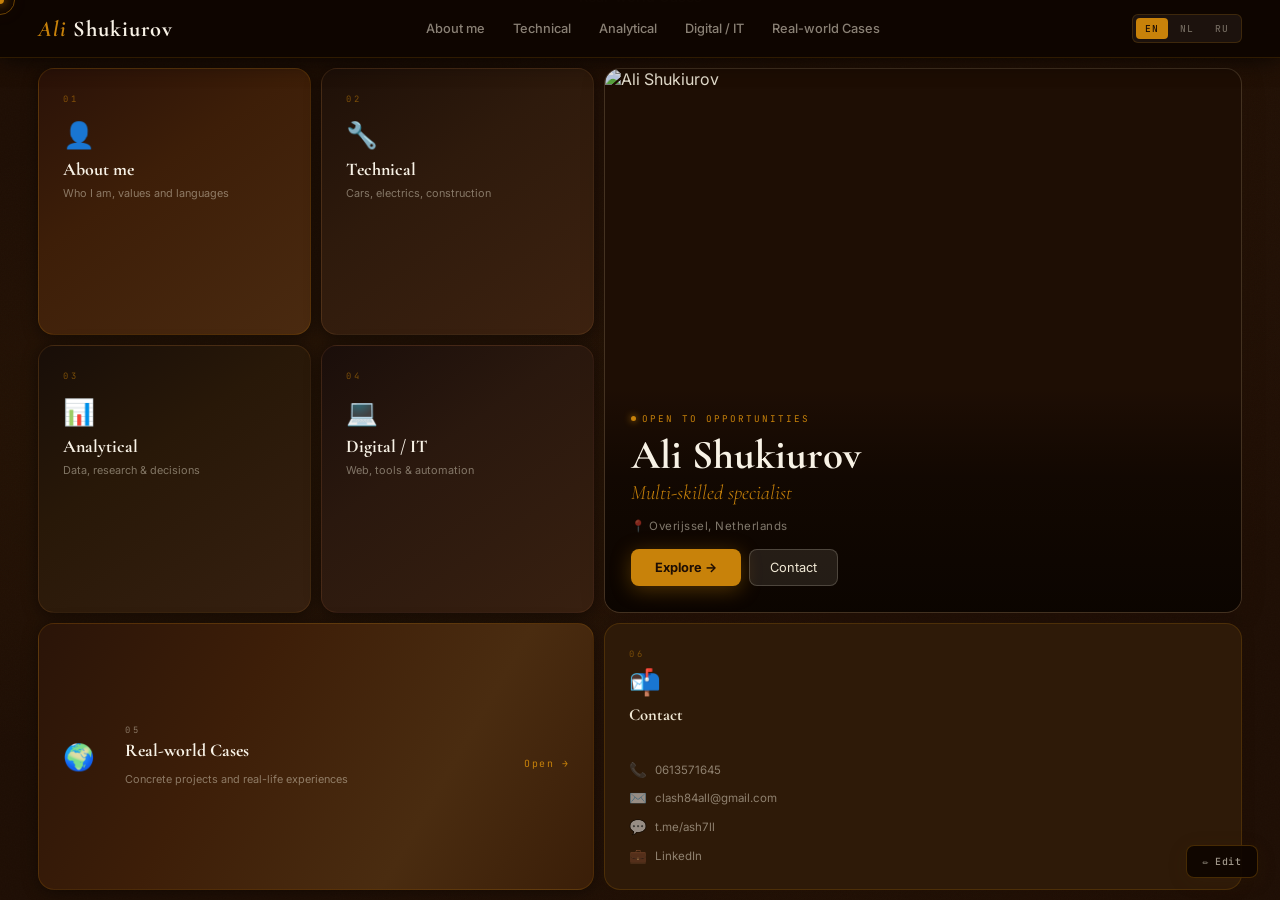
==== index.html @ a1685fb3 "Add files via upload" ====
<!DOCTYPE html>
<html lang="en">
<head>
<meta charset="UTF-8">
<meta name="viewport" content="width=device-width, initial-scale=1.0">
<title>Ali Shukiurov</title>
<link rel="preconnect" href="https://fonts.googleapis.com">
<link href="https://fonts.googleapis.com/css2?family=Cormorant+Garamond:ital,wght@0,300;0,600;0,700;1,300;1,700&family=Inter:wght@300;400;500;600&family=JetBrains+Mono:wght@400;500&display=swap" rel="stylesheet">
<link rel="stylesheet" href="style.css">
</head>
<body>
<div id="cur"></div><div id="cur2"></div>

<!-- NAV -->
<nav>
  <div class="nav-in">
    <div class="logo"><em>Ali</em> Shukiurov</div>
    <div class="nav-links">
      <button class="nl" onclick="go('about')"      data-t="b1">Обо мне</button>
      <button class="nl" onclick="go('technical')"  data-t="b2">Technical</button>
      <button class="nl" onclick="go('analytical')" data-t="b3">Analytical</button>
      <button class="nl" onclick="go('digital')"    data-t="b4">Digital / IT</button>
      <button class="nl" onclick="go('cases')"      data-t="b5">Cases</button>
    </div>
    <div class="nav-r">
      <div class="lbox">
        <button class="lb on" onclick="setLang('en')">EN</button>
        <button class="lb"    onclick="setLang('nl')">NL</button>
        <button class="lb"    onclick="setLang('ru')">RU</button>
      </div>
      <button class="burger" id="burgerBtn" onclick="toggleDrawer()">☰</button>
    </div>
  </div>
</nav>

<div class="drawer" id="drawer">
  <button class="nl" onclick="go('about')"      data-t="b1">Обо мне</button>
  <button class="nl" onclick="go('technical')"  data-t="b2">Technical</button>
  <button class="nl" onclick="go('analytical')" data-t="b3">Analytical</button>
  <button class="nl" onclick="go('digital')"    data-t="b4">Digital / IT</button>
  <button class="nl" onclick="go('cases')"      data-t="b5">Cases</button>
</div>

<!-- ════════════ HOME ════════════ -->
<div id="view-home" class="view active">
<div class="bento">

  <!-- ABOUT — col 1 top (hero removed) -->
  <div class="cell c-about" onclick="go('about')">

    <!-- Scene: person silhouette -->
    <svg class="card-scene" viewBox="0 0 200 160" fill="none" xmlns="http://www.w3.org/2000/svg">
      <circle cx="140" cy="45" r="28" fill="rgba(200,130,10,.12)" stroke="rgba(200,130,10,.2)" stroke-width="1.5"/>
      <circle cx="140" cy="38" r="14" fill="rgba(200,130,10,.15)"/>
      <path d="M110 130 Q110 95 140 95 Q170 95 170 130" fill="rgba(200,130,10,.12)" stroke="rgba(200,130,10,.18)" stroke-width="1.5"/>
      <line x1="60" y1="55" x2="100" y2="55" stroke="rgba(200,130,10,.2)" stroke-width="1.5" stroke-linecap="round"/>
      <line x1="60" y1="70" x2="95" y2="70" stroke="rgba(200,130,10,.15)" stroke-width="1.5" stroke-linecap="round"/>
      <line x1="60" y1="85" x2="90" y2="85" stroke="rgba(200,130,10,.1)" stroke-width="1.5" stroke-linecap="round"/>
      <circle cx="55" cy="120" r="18" fill="none" stroke="rgba(200,130,10,.1)" stroke-width="1" stroke-dasharray="3 3"/>
      <circle cx="160" cy="135" r="12" fill="rgba(180,100,20,.06)" stroke="rgba(200,130,10,.12)" stroke-width="1"/>
    </svg>
    <div class="sc-pad">
      <div class="sc-n">01</div>
      <div class="sc-ico">👤</div>
      <div class="sc-ttl" data-t="b1">About me</div>
      <div class="sc-dsc" data-t="b1d">Who I am, values and languages</div>
      <div class="sc-cta" data-t="openArr">Open →</div>
    </div>
  </div>

  <!-- TECH — col 3 top -->
  <div class="cell c-tech" onclick="go('technical')">

    <!-- Scene: tools -->
    <svg class="card-scene" viewBox="0 0 200 160" fill="none" xmlns="http://www.w3.org/2000/svg">
      <path d="M155 20 L175 40 L130 85 L110 65 Z" fill="rgba(180,110,40,.12)" stroke="rgba(200,130,10,.22)" stroke-width="1.5" stroke-linejoin="round"/>
      <rect x="108" y="63" width="24" height="8" rx="2" transform="rotate(45 108 63)" fill="rgba(200,130,10,.18)"/>
      <circle cx="165" cy="25" r="10" fill="rgba(200,130,10,.08)" stroke="rgba(200,130,10,.2)" stroke-width="1.5"/>
      <path d="M60 110 L80 90 L95 105 L75 125 Z" fill="rgba(160,90,30,.1)" stroke="rgba(180,110,40,.2)" stroke-width="1.5"/>
      <path d="M55 75 Q55 55 75 55 Q80 45 90 50 Q85 65 80 70 L70 80 Z" fill="rgba(200,130,10,.1)" stroke="rgba(200,130,10,.18)" stroke-width="1.2"/>
      <circle cx="130" cy="120" r="20" fill="none" stroke="rgba(200,130,10,.1)" stroke-width="1" stroke-dasharray="4 4"/>
      <circle cx="130" cy="120" r="8" fill="rgba(200,130,10,.08)"/>
      <line x1="110" y1="120" x2="150" y2="120" stroke="rgba(200,130,10,.12)" stroke-width="1"/>
      <line x1="130" y1="100" x2="130" y2="140" stroke="rgba(200,130,10,.12)" stroke-width="1"/>
    </svg>
    <div class="sc-pad">
      <div class="sc-n">02</div>
      <div class="sc-ico">🔧</div>
      <div class="sc-ttl" data-t="b2">Technical</div>
      <div class="sc-dsc" data-t="b2d">Cars, electrics, construction</div>
      <div class="sc-cta" data-t="openArr">Open →</div>
    </div>
  </div>

  <!-- ANAL — col 2 mid -->
  <div class="cell c-anal" onclick="go('analytical')">

    <!-- Scene: data chart -->
    <svg class="card-scene" viewBox="0 0 200 160" fill="none" xmlns="http://www.w3.org/2000/svg">
      <line x1="55" y1="140" x2="185" y2="140" stroke="rgba(200,130,10,.18)" stroke-width="1.5"/>
      <line x1="55" y1="30" x2="55" y2="140" stroke="rgba(200,130,10,.18)" stroke-width="1.5"/>
      <rect x="70" y="100" width="18" height="40" rx="2" fill="rgba(200,130,10,.18)"/>
      <rect x="95" y="75" width="18" height="65" rx="2" fill="rgba(200,130,10,.22)"/>
      <rect x="120" y="55" width="18" height="85" rx="2" fill="rgba(200,130,10,.28)"/>
      <rect x="145" y="85" width="18" height="55" rx="2" fill="rgba(200,130,10,.2)"/>
      <polyline points="79,100 104,75 129,55 154,85" stroke="rgba(240,200,100,.5)" stroke-width="2" fill="none" stroke-linejoin="round"/>
      <circle cx="79" cy="100" r="3" fill="rgba(240,200,100,.7)"/>
      <circle cx="104" cy="75" r="3" fill="rgba(240,200,100,.7)"/>
      <circle cx="129" cy="55" r="3" fill="rgba(240,200,100,.7)"/>
      <circle cx="154" cy="85" r="3" fill="rgba(240,200,100,.7)"/>
      <circle cx="170" cy="40" r="22" fill="none" stroke="rgba(200,130,10,.1)" stroke-width="1" stroke-dasharray="3 3"/>
      <path d="M170 18 L170 40 L185 50" stroke="rgba(200,130,10,.2)" stroke-width="1.5" stroke-linecap="round"/>
    </svg>
    <div class="sc-pad">
      <div class="sc-n">03</div>
      <div class="sc-ico">📊</div>
      <div class="sc-ttl" data-t="b3">Analytical</div>
      <div class="sc-dsc" data-t="b3d">Data, research & decisions</div>
      <div class="sc-cta" data-t="openArr">Open →</div>
    </div>
  </div>

  <!-- DIG — col 3 mid -->
  <div class="cell c-dig" onclick="go('digital')">

    <!-- Scene: laptop / code -->
    <svg class="card-scene" viewBox="0 0 200 160" fill="none" xmlns="http://www.w3.org/2000/svg">
      <rect x="58" y="35" width="110" height="75" rx="6" fill="rgba(200,130,10,.08)" stroke="rgba(200,130,10,.2)" stroke-width="1.5"/>
      <rect x="65" y="43" width="96" height="59" rx="3" fill="rgba(200,130,10,.06)"/>
      <path d="M55 112 L173 112 L180 125 L48 125 Z" fill="rgba(200,130,10,.1)" stroke="rgba(200,130,10,.18)" stroke-width="1"/>
      <!-- code lines -->
      <rect x="72" y="52" width="30" height="3" rx="1.5" fill="rgba(200,130,10,.35)"/>
      <rect x="72" y="60" width="55" height="3" rx="1.5" fill="rgba(200,130,10,.2)"/>
      <rect x="72" y="68" width="42" height="3" rx="1.5" fill="rgba(200,130,10,.25)"/>
      <rect x="80" y="76" width="60" height="3" rx="1.5" fill="rgba(200,130,10,.18)"/>
      <rect x="80" y="84" width="35" height="3" rx="1.5" fill="rgba(200,130,10,.22)"/>
      <rect x="72" y="92" width="48" height="3" rx="1.5" fill="rgba(200,130,10,.2)"/>
      <!-- cursor blink -->
      <rect x="122" y="84" width="2" height="10" rx="1" fill="rgba(240,180,60,.6)"/>
    </svg>
    <div class="sc-pad">
      <div class="sc-n">04</div>
      <div class="sc-ico">💻</div>
      <div class="sc-ttl" data-t="b4">Digital / IT</div>
      <div class="sc-dsc" data-t="b4d">Web, tools & automation</div>
      <div class="sc-cta" data-t="openArr">Open →</div>
    </div>
  </div>

  <!-- CASES — wide bottom left -->
  <div class="cell c-cases" onclick="go('cases')">

    <!-- Scene: globe world -->
    <svg class="card-scene" viewBox="0 0 180 140" fill="none" xmlns="http://www.w3.org/2000/svg">
      <circle cx="140" cy="70" r="50" fill="none" stroke="rgba(200,130,10,.18)" stroke-width="1.5"/>
      <ellipse cx="140" cy="70" rx="25" ry="50" fill="none" stroke="rgba(200,130,10,.12)" stroke-width="1"/>
      <ellipse cx="140" cy="70" rx="50" ry="18" fill="none" stroke="rgba(200,130,10,.12)" stroke-width="1"/>
      <line x1="90" y1="70" x2="190" y2="70" stroke="rgba(200,130,10,.1)" stroke-width="1"/>
      <line x1="140" y1="20" x2="140" y2="120" stroke="rgba(200,130,10,.1)" stroke-width="1"/>
      <path d="M110 45 Q125 40 130 55 Q140 50 145 60 Q135 65 125 60 Z" fill="rgba(200,130,10,.18)"/>
      <path d="M148 65 Q158 60 165 70 Q160 80 150 78 Q142 75 148 65 Z" fill="rgba(200,130,10,.14)"/>
      <circle cx="60" cy="55" r="3" fill="rgba(200,130,10,.4)"/>
      <line x1="63" y1="55" x2="108" y2="48" stroke="rgba(200,130,10,.2)" stroke-width="1" stroke-dasharray="3 2"/>
    </svg>
    <div class="sc-pad">
      <div class="sc-ico" style="flex-shrink:0">🌍</div>
      <div class="sc-info">
        <div class="sc-n">05</div>
        <div class="sc-ttl" data-t="b5">Real-world Cases</div>
        <div class="sc-dsc" data-t="b5d">Concrete projects and real-life experiences</div>
      </div>
      <div class="sc-cta" data-t="openArr" style="opacity:1;transform:none;flex-shrink:0">Open →</div>
    </div>
  </div>

  <!-- PHOTO — right tall, single clean overlay -->
  <div class="cell c-photo">
    <!--
      Replace src with your photo path, e.g. src="photo.jpg"
    -->
    <img
      src="https://images.unsplash.com/photo-1507003211169-0a1dd7228f2d?w=700&q=85"
      alt="Ali Shukiurov"
    >
    <!-- Single clean bottom overlay -->
    <div class="photo-overlay fu">
      <div class="po-tag">
        <span class="po-dot"></span>
        <span data-t="status">Open to opportunities</span>
      </div>
      <div class="po-name">Ali Shukiurov</div>
      <div class="po-sub" data-t="tagline">Multi-skilled specialist</div>
      <div class="po-loc">📍 Overijssel, Netherlands</div>
      <div class="po-btns">
        <button class="btn-a" onclick="go('about')" data-t="heroBtn1">Explore →</button>
        <button class="btn-b" onclick="scrollCont()" data-t="heroBtn2">Contact</button>
      </div>
    </div>
  </div>

  <!-- CONTACT — right bottom -->
  <div class="cell c-cont" id="contCell">
    <div class="cont-inner">
      <div>
        <div class="sc-n" style="color:rgba(200,130,10,.5)">06</div>
        <div class="sc-ico" style="margin-top:6px">📬</div>
        <div class="sc-ttl" style="color:var(--b1);font-family:'Cormorant Garamond',serif;font-size:clamp(.95rem,1.3vw,1.35rem);font-weight:700;margin-bottom:4px" data-t="b6">Contact</div>
      </div>
      <div class="clinks">
        <a class="cl" href="tel:0613571645"><span class="cl-ic">📞</span><span>0613571645</span></a>
        <a class="cl" href="mailto:clash84all@gmail.com"><span class="cl-ic">✉️</span><span>clash84all@gmail.com</span></a>
        <a class="cl" href="https://t.me/ash7ll" target="_blank" rel="noopener"><span class="cl-ic">💬</span><span>t.me/ash7ll</span></a>
        <a class="cl" href="https://www.linkedin.com/in/725198263/" target="_blank" rel="noopener"><span class="cl-ic">💼</span><span>LinkedIn</span></a>
      </div>
    </div>
  </div>

</div><!-- /bento -->
</div><!-- /home -->

<!-- ════ ABOUT ════ -->
<div id="view-about" class="view">
  <div class="sv-hd"><div class="w"><button class="back" onclick="goHome()">← <span data-t="back">Back</span></button><div><div class="sv-eye">01</div><div class="sv-ttl" data-t="b1">Обо мне</div></div></div></div>
  <div class="sv-body"><div class="w">
    <div class="about-grid">

      <!-- Обо мне — главный блок -->
      <div class="info-card fu" style="grid-column:1/-1;transition-delay:.05s">
        <div class="ic-head">
          <div class="ic-ico">👤</div>
          <div>
            <div class="ic-title" data-t="ic_about_title">Обо мне</div>
            <div class="ic-sub">Ali Shukiurov · Goor, Netherlands</div>
          </div>
        </div>
        <div class="ic-body">
          <p><span data-t="ab_p1">Меня зовут Али Шукюров. Я живу в Goor, Нидерланды.</span></p>
          <p><span data-t="ab_p2">У меня аналитический склад ума и широкий практический опыт в технических, административных и цифровых задачах. Я умею быстро разбираться в новых системах, находить решения в нестандартных ситуациях и самостоятельно осваивать необходимые инструменты.</span></p>
          <p><span data-t="ab_p3">Работал с различными видами задач:</span></p>
          <ul class="ic-list">
            <li><span data-t="ab_li1">административная работа и работа с цифровыми системами</span></li>
            <li><span data-t="ab_li2">технические и ремонтные работы</span></li>
            <li><span data-t="ab_li3">базовая работа с сайтами и IT-инструментами</span></li>
            <li><span data-t="ab_li4">поиск и анализ информации</span></li>
            <li><span data-t="ab_li5">решение организационных и практических вопросов</span></li>
          </ul>
          <p><span data-t="ab_p4">Сейчас я развиваюсь в направлении офисной, аналитической и IT-сферы, при этом открыт и к практической работе, где ценятся ответственность, сообразительность и умение решать задачи.</span></p>
        </div>
      </div>

      <!-- Мой путь -->
      <div class="info-card fu" style="transition-delay:.1s">
        <div class="ic-head">
          <div class="ic-ico">🌱</div>
          <div>
            <div class="ic-title" data-t="ic_journey_title">Мой путь</div>
            <div class="ic-sub" data-t="ic_journey_sub">Background</div>
          </div>
        </div>
        <div class="ic-body">
          <p><span data-t="jn_p1">Мой путь связан с постоянным обучением, самостоятельным развитием и поиском решений в самых разных сферах. За годы я приобрёл практический опыт как в технических задачах, так и в работе с цифровыми инструментами и информацией.</span></p>
          <p><span data-t="jn_p2">После переезда в Netherlands я продолжаю развиваться, изучаю нидерландский язык, осваиваю местные системы и постепенно строю карьеру в направлении офисной, аналитической и IT-сферы.</span></p>
          <p><span data-t="jn_p3">Я привык самостоятельно разбираться в новых задачах, быстро адаптироваться и доводить работу до результата.</span></p>
        </div>
      </div>

      <!-- Сильные стороны -->
      <div class="info-card fu" style="transition-delay:.12s">
        <div class="ic-head">
          <div class="ic-ico">⚡</div>
          <div>
            <div class="ic-title" data-t="ic_strengths_title">Сильные стороны</div>
            <div class="ic-sub" data-t="ic_strengths_sub">Strengths</div>
          </div>
        </div>
        <div class="ic-body">
          <div style="display:flex;flex-direction:column;gap:8px">
            <div class="ic-strength-row"><span class="ic-str-ico">🧠</span><span class="ic-str-txt" data-t="str1">Аналитическое мышление</span></div>
            <div class="ic-strength-row"><span class="ic-str-ico">🎯</span><span class="ic-str-txt" data-t="str2">Высокая самостоятельность</span></div>
            <div class="ic-strength-row"><span class="ic-str-ico">⚡</span><span class="ic-str-txt" data-t="str3">Способность быстро обучаться</span></div>
            <div class="ic-strength-row"><span class="ic-str-ico">🔍</span><span class="ic-str-txt" data-t="str4">Внимательность к деталям</span></div>
            <div class="ic-strength-row"><span class="ic-str-ico">💡</span><span class="ic-str-txt" data-t="str5">Умение находить эффективные решения</span></div>
            <div class="ic-strength-row"><span class="ic-str-ico">⚙️</span><span class="ic-str-txt" data-t="str6">Техническое понимание процессов</span></div>
          </div>
        </div>
      </div>

      <!-- Ценности -->
      <div class="info-card fu" style="transition-delay:.14s">
        <div class="ic-head">
          <div class="ic-ico">🎯</div>
          <div>
            <div class="ic-title" data-t="ic_values_title">Ценности</div>
            <div class="ic-sub" data-t="ic_values_sub">Values</div>
          </div>
        </div>
        <div class="ic-body">
          <ul class="ic-list">
            <li><span data-t="val1">Ответственность и надёжность</span></li>
            <li><span data-t="val2">Постоянное развитие и обучение</span></li>
            <li><span data-t="val3">Честность и уважение</span></li>
            <li><span data-t="val4">Внимание к деталям</span></li>
            <li><span data-t="val5">Практический подход к решению задач</span></li>
            <li><span data-t="val6">Самостоятельность</span></li>
            <li><span data-t="val7">Спокойствие и рациональность в сложных ситуациях</span></li>
          </ul>
        </div>
      </div>

      <!-- Интересы -->
      <div class="info-card fu" style="transition-delay:.16s">
        <div class="ic-head">
          <div class="ic-ico">💡</div>
          <div>
            <div class="ic-title" data-t="ic_interests_title">Интересы</div>
            <div class="ic-sub" data-t="ic_interests_sub">Interests</div>
          </div>
        </div>
        <div class="ic-body">
          <div class="ic-tags">
            <span class="ic-tag" data-t="int1">💻 Технологии и IT</span>
            <span class="ic-tag" data-t="int2">🌐 Создание сайтов</span>
            <span class="ic-tag" data-t="int3">📊 Аналитика</span>
            <span class="ic-tag" data-t="int4">🗣️ Изучение языков</span>
            <span class="ic-tag" data-t="int5">⚙️ Инженерные задачи</span>
            <span class="ic-tag" data-t="int6">🚗 Автомобили и ремонт</span>
            <span class="ic-tag" data-t="int7">📈 Саморазвитие</span>
          </div>
        </div>
      </div>

      <!-- Языки -->
      <div class="info-card fu" style="transition-delay:.18s">
        <div class="ic-head">
          <div class="ic-ico">🗣️</div>
          <div>
            <div class="ic-title" data-t="ic_languages_title">Языки</div>
            <div class="ic-sub" data-t="ic_languages_sub">Languages</div>
          </div>
        </div>
        <div class="ic-body">
          <div class="ic-lang-row"><span class="ic-flag">🇷🇺</span><span class="ic-lang-name" data-t="lname1">Русский</span><span class="ic-lang-level" data-t="lng1">Родной</span></div>
          <div class="ic-lang-row"><span class="ic-flag">🇺🇦</span><span class="ic-lang-name" data-t="lname2">Украинский</span><span class="ic-lang-level" data-t="lng2">Свободно</span></div>
          <div class="ic-lang-row"><span class="ic-flag">🇳🇱</span><span class="ic-lang-name" data-t="lname3">Нидерландский</span><span class="ic-lang-level" data-t="lng3">A2, в процессе</span></div>
          <div class="ic-lang-row"><span class="ic-flag">🇬🇧</span><span class="ic-lang-name" data-t="lname4">Английский</span><span class="ic-lang-level" data-t="lng4">Базовый рабочий</span></div>
        </div>
      </div>

    </div>
  </div></div>
  <div class="pg-foot"><div class="w"><div class="pf-lbl" data-t="contactLbl">Contact</div><div class="pf-links"><a class="pf-a" href="tel:0613571645">📞 0613571645</a><a class="pf-a" href="mailto:clash84all@gmail.com">✉️ clash84all@gmail.com</a></div></div></div>
</div>

<!-- ════ TECHNICAL ════ -->
<div id="view-technical" class="view">
  <div class="sv-hd"><div class="w"><button class="back" onclick="goHome()">← <span data-t="back">Back</span></button><div><div class="sv-eye">02</div><div class="sv-ttl" data-t="b2">Technical & Hands-on</div></div></div></div>
  <div class="sv-body"><div class="w"><div class="sub-grid">
    <div class="subcard fu" onclick="go('cars')"><span class="si">🚗</span><h4 data-t="sc_cars">Car repair</h4><p data-t="sc_cars_d">Diagnostics, replacement, servicing</p><span class="so">Open →</span></div>
    <div class="subcard fu" onclick="det('electric')"     style="transition-delay:.05s"><span class="si">⚡</span><h4 data-t="sc_elec">Electrical</h4><p data-t="sc_elec_d">Installation, diagnostics, repair</p><span class="so">Open →</span></div>
    <div class="subcard fu" onclick="det('construction')" style="transition-delay:.1s"><span class="si">🏗️</span><h4 data-t="sc_const">Construction</h4><p data-t="sc_const_d">Finishing, building, renovation</p><span class="so">Open →</span></div>
    <div class="subcard fu" onclick="det('other_tech')"   style="transition-delay:.15s"><span class="si">🛠️</span><h4 data-t="sc_oth">Other skills</h4><p data-t="sc_oth_d">Further technical competencies</p><span class="so">Open →</span></div>
  </div></div></div>
  <div class="pg-foot"><div class="w"><div class="pf-lbl" data-t="contactLbl">Contact</div><div class="pf-links"><a class="pf-a" href="tel:0613571645">📞 0613571645</a></div></div></div>
</div>

<!-- ════ CARS ════ -->
<div id="view-cars" class="view">
  <div class="sv-hd"><div class="w"><button class="back" onclick="go('technical')">← <span data-t="back">Back</span></button><div><div class="sv-eye">02 › 🚗</div><div class="sv-ttl" data-t="sc_cars">Car repair</div></div></div></div>
  <div class="sv-body"><div class="w"><div class="sub-grid" id="carsGrid"></div></div></div>
  <div class="pg-foot"><div class="w"><div class="pf-lbl" data-t="contactLbl">Contact</div><div class="pf-links"><a class="pf-a" href="tel:0613571645">📞 0613571645</a></div></div></div>
</div>

<!-- ════ ANALYTICAL ════ -->
<div id="view-analytical" class="view">
  <div class="sv-hd"><div class="w"><button class="back" onclick="goHome()">← <span data-t="back">Back</span></button><div><div class="sv-eye">03</div><div class="sv-ttl" data-t="b3">Analytical Skills</div></div></div></div>
  <div class="sv-body"><div class="w"><div class="sub-grid">
    <div class="subcard fu" onclick="det('data_analysis')"><span class="si">📈</span><h4 data-t="sc_da">Data analysis</h4><p data-t="sc_da_d">Excel, spreadsheets, visualisation</p><span class="so">Open →</span></div>
    <div class="subcard fu" onclick="det('research')"        style="transition-delay:.05s"><span class="si">🔍</span><h4 data-t="sc_res">Research</h4><p data-t="sc_res_d">Market, competitor and solution research</p><span class="so">Open →</span></div>
    <div class="subcard fu" onclick="det('problem_solving')" style="transition-delay:.1s"><span class="si">🧩</span><h4 data-t="sc_ps">Problem solving</h4><p data-t="sc_ps_d">Structured approach to challenges</p><span class="so">Open →</span></div>
    <div class="subcard fu" onclick="det('planning')"        style="transition-delay:.15s"><span class="si">📋</span><h4 data-t="sc_pln">Planning</h4><p data-t="sc_pln_d">Creating plans and prioritisation</p><span class="so">Open →</span></div>
  </div></div></div>
  <div class="pg-foot"><div class="w"><div class="pf-lbl" data-t="contactLbl">Contact</div><div class="pf-links"><a class="pf-a" href="tel:0613571645">📞 0613571645</a></div></div></div>
</div>

<!-- ════ DIGITAL ════ -->
<div id="view-digital" class="view">
  <div class="sv-hd"><div class="w"><button class="back" onclick="goHome()">← <span data-t="back">Back</span></button><div><div class="sv-eye">04</div><div class="sv-ttl" data-t="b4">Digital / IT Skills</div></div></div></div>
  <div class="sv-body"><div class="w"><div class="sub-grid">
    <div class="subcard fu" onclick="det('web')">       <span class="si">🌐</span><h4 data-t="sc_web">Web & dev</h4><p data-t="sc_web_d">HTML, CSS, JS, frontend basics</p><span class="so">Open →</span></div>
    <div class="subcard fu" onclick="det('tools')"      style="transition-delay:.05s"><span class="si">🛠️</span><h4 data-t="sc_tls">Tools</h4><p data-t="sc_tls_d">Figma, Notion, Office, AI tools</p><span class="so">Open →</span></div>
    <div class="subcard fu" onclick="det('automation')" style="transition-delay:.1s"><span class="si">🤖</span><h4 data-t="sc_aut">Automation</h4><p data-t="sc_aut_d">Scripts, Zapier, Make, bots</p><span class="so">Open →</span></div>
    <div class="subcard fu" onclick="det('security')"   style="transition-delay:.15s"><span class="si">🔐</span><h4 data-t="sc_sec">Security</h4><p data-t="sc_sec_d">Basic cybersecurity skills</p><span class="so">Open →</span></div>
  </div></div></div>
  <div class="pg-foot"><div class="w"><div class="pf-lbl" data-t="contactLbl">Contact</div><div class="pf-links"><a class="pf-a" href="tel:0613571645">📞 0613571645</a></div></div></div>
</div>

<!-- ════ CASES ════ -->
<div id="view-cases" class="view">
  <div class="sv-hd"><div class="w"><button class="back" onclick="goHome()">← <span data-t="back">Back</span></button><div><div class="sv-eye">05</div><div class="sv-ttl" data-t="b5">Real-world Cases</div></div></div></div>
  <div class="sv-body"><div class="w"><div class="sub-grid">
    <div class="subcard fu" onclick="det('case1')"><span class="si">🔧</span><h4 data-t="sc_c1">Case 1</h4><p data-t="sc_c1_d">Add your case description</p><span class="so">Open →</span></div>
    <div class="subcard fu" onclick="det('case2')" style="transition-delay:.05s"><span class="si">🚀</span><h4 data-t="sc_c2">Case 2</h4><p data-t="sc_c2_d">Add your case description</p><span class="so">Open →</span></div>
    <div class="subcard fu" onclick="det('case3')" style="transition-delay:.1s"><span class="si">💼</span><h4 data-t="sc_c3">Case 3</h4><p data-t="sc_c3_d">Add your case description</p><span class="so">Open →</span></div>
    <div class="subcard fu" onclick="det('case4')" style="transition-delay:.15s"><span class="si">🌟</span><h4 data-t="sc_c4">Case 4</h4><p data-t="sc_c4_d">Add your case description</p><span class="so">Open →</span></div>
  </div></div></div>
  <div class="pg-foot"><div class="w"><div class="pf-lbl" data-t="contactLbl">Contact</div><div class="pf-links"><a class="pf-a" href="tel:0613571645">📞 0613571645</a></div></div></div>
</div>

<!-- ════ DETAIL ════ -->
<div id="view-detail" class="view">
  <div class="sv-hd"><div class="w"><button class="back" id="detBack">← <span data-t="back">Back</span></button><div><div class="sv-eye" id="detEye"></div><div class="sv-ttl" id="detTitle"></div></div></div></div>
  <div class="det-body"><div class="w">
    <div class="det-box"><p class="det-txt" id="detTxt" contenteditable="false"></p></div>
    <div class="det-box" id="detToolsBox" style="display:none"><div class="det-lbl" data-t="tlbl">Tools & Materials</div><div class="chips" id="detChips"></div></div>
    <div class="det-box"><div class="det-lbl" data-t="plbl">Photos</div><div class="mosaic" id="detPhotos"></div></div>
  </div></div>
  <div class="pg-foot"><div class="w"><div class="pf-lbl" data-t="contactLbl">Contact</div><div class="pf-links"><a class="pf-a" href="tel:0613571645">📞 0613571645</a><a class="pf-a" href="mailto:clash84all@gmail.com">✉️ clash84all@gmail.com</a></div></div></div>
</div>

<button class="efab" id="editFab" onclick="toggleEdit()"><span id="efIco">✏</span><span data-t="editBtn">Edit</span></button>

<script src="script.js"></script>
</body>
</html>
---- style.css ----
/* ─────────────────────────────────────
   ALI SHUKIUROV  ·  Chocolate & Beige
───────────────────────────────────── */
:root{
  /* BEIGE side */
  --b0: #f8f2e6;   /* lightest beige — page bg */
  --b1: #f0e8d5;   /* card face */
  --b2: #e4d8c0;   /* subtle surface */
  --b3: #d0c0a0;   /* borders */
  --b4: #b89c78;   /* caramel mid */

  /* CHOCOLATE side */
  --c0: #1e0e04;   /* deepest */
  --c1: #2e1a08;   /* dark choc */
  --c2: #4a2c10;   /* medium choc */
  --c3: #6b4020;   /* milk choc */
  --c4: #8c5c32;   /* light choc / accent */

  /* ACCENT — rich gold-amber on dark, choc on light */
  --acc: #c8820a;   /* amber gold */
  --acc2:#a06010;   /* deeper amber */

  /* TEXT */
  --t-dark: #1e0e04;
  --t-mid:  #4a2c10;
  --t-soft: #7a5030;
  --t-pale: #b89c78;

  /* CARD GLOW */
  --glow-c: rgba(200,130,10,.18);
  --glow-b: rgba(180,156,120,.15);

  --nav-h: 58px;
  --W: 1380px;
  --gap: 10px;
  --r: 16px;
  --pad: clamp(14px,3vw,48px);
}

*,*::before,*::after{box-sizing:border-box;margin:0;padding:0}
html{scroll-behavior:smooth}
body{
  background:var(--c0);
  color:var(--b1);
  font-family:'Inter',sans-serif;
  min-height:100vh;
  overflow-x:hidden;
  cursor:none;
}

/* Paper grain */
body::before{
  content:'';position:fixed;inset:0;z-index:0;pointer-events:none;
  background-image:url("data:image/svg+xml,%3Csvg xmlns='http://www.w3.org/2000/svg' width='256' height='256'%3E%3Cfilter id='n'%3E%3CfeTurbulence type='fractalNoise' baseFrequency='0.72' numOctaves='4' stitchTiles='stitch'/%3E%3C/filter%3E%3Crect width='256' height='256' filter='url(%23n)' opacity='0.04'/%3E%3C/svg%3E");
  opacity:.55;
}

/* ── CURSOR — glowing dot + ring ── */
#cur{
  position:fixed;z-index:9999;pointer-events:none;
  width:8px;height:8px;border-radius:50%;
  background:var(--acc);
  box-shadow:0 0 12px var(--acc), 0 0 24px rgba(200,130,10,.4);
  transform:translate(-50%,-50%);
}
#cur2{
  position:fixed;z-index:9998;pointer-events:none;
  width:30px;height:30px;border-radius:50%;
  border:1.5px solid rgba(200,130,10,.5);
  transform:translate(-50%,-50%);
  transition:width .15s,height .15s;
}
body:has(.cell:hover) #cur2{width:48px;height:48px}
body:has(button:hover) #cur{box-shadow:0 0 18px var(--acc),0 0 36px rgba(200,130,10,.6)}
@media(max-width:600px){#cur,#cur2{display:none}body{cursor:auto}}

::-webkit-scrollbar{width:3px}
::-webkit-scrollbar-track{background:var(--b2)}
::-webkit-scrollbar-thumb{background:var(--c3);border-radius:2px}

/* ─────────────── NAV ─────────────── */
nav{
  position:fixed;top:0;left:0;right:0;z-index:500;
  height:var(--nav-h);
  display:flex;align-items:center;justify-content:center;
  background:rgba(15,6,0,.97);
  backdrop-filter:blur(20px);
  -webkit-backdrop-filter:blur(20px);
  border-bottom:1px solid rgba(200,130,10,.18);
  box-shadow:0 2px 24px rgba(0,0,0,.6);
}
.nav-in{
  width:100%;max-width:var(--W);padding:0 var(--pad);
  display:flex;align-items:center;justify-content:space-between;
}
.logo{
  font-family:'Cormorant Garamond',serif;
  font-size:1.4rem;font-weight:700;letter-spacing:1px;
  color:var(--b0);
}
.logo em{font-style:italic;color:var(--acc)}

.nav-links{display:flex;gap:2px}
.nl{
  background:none;border:none;color:rgba(240,232,213,.55);
  font-family:'Inter',sans-serif;font-size:.8rem;font-weight:500;
  padding:7px 13px;border-radius:6px;cursor:none;transition:color .2s,background .2s;
}
.nl:hover{color:var(--b0);background:rgba(240,232,213,.08)}

.nav-r{display:flex;align-items:center;gap:8px}
.lbox{
  display:flex;gap:3px;padding:3px;
  background:rgba(240,232,213,.06);
  border:1px solid rgba(200,130,10,.2);border-radius:6px;
}
.lb{
  background:none;border:none;color:rgba(240,232,213,.4);
  font-family:'JetBrains Mono',monospace;
  font-size:.6rem;font-weight:500;letter-spacing:1px;
  padding:4px 9px;border-radius:4px;cursor:none;transition:.2s;
}
.lb.on{background:var(--acc);color:var(--c0)}
.lb:hover:not(.on){color:var(--b0)}

.burger{
  display:none;background:rgba(240,232,213,.06);
  border:1px solid rgba(200,130,10,.2);color:rgba(240,232,213,.6);
  width:36px;height:36px;border-radius:6px;
  font-size:1rem;cursor:none;align-items:center;justify-content:center;transition:.2s;
}
.burger:hover{border-color:var(--acc);color:var(--b0)}

/* Drawer */
.drawer{
  position:fixed;top:var(--nav-h);left:0;right:0;z-index:490;
  background:rgba(15,6,0,.99);backdrop-filter:blur(20px);
  border-bottom:1px solid rgba(200,130,10,.18);
  box-shadow:0 8px 30px rgba(0,0,0,.7);
  display:flex;flex-direction:column;gap:2px;padding:10px 16px 16px;
  transform:translateY(-110%);transition:transform .3s cubic-bezier(.4,0,.2,1);
}
.drawer.open{transform:translateY(0)}
.drawer .nl{font-size:.9rem;padding:12px 16px;border-radius:8px;color:rgba(240,232,213,.55)}

/* ─────────────── VIEWS ─────────────── */
.view{display:none;min-height:100vh;padding-top:var(--nav-h);flex-direction:column;position:relative;z-index:1}
.view.active{display:flex}

/* ══════════════════════════════════════════
   BENTO GRID
   Left  cols 1-3: hero + 4 sections + cases
   Right cols 4-5: photo + contact
══════════════════════════════════════════ */
.bento{
  flex:1;
  display:grid;
  gap:var(--gap);
  padding:var(--gap) var(--pad) var(--gap);
  /* 4 cols: sections left (1-2), photo right (3-4) */
  grid-template-columns:1fr 1fr 1fr 1.3fr;
  grid-template-rows:1fr 1fr 1fr;
  min-height:calc(100vh - var(--nav-h));
  max-width:var(--W);width:100%;margin:0 auto;
}

/* ── Positions (no hero cell) ── */
.c-about {grid-column:1; grid-row:1}
.c-tech  {grid-column:2; grid-row:1}
.c-anal  {grid-column:1; grid-row:2}
.c-dig   {grid-column:2; grid-row:2}
.c-cases {grid-column:1/3;grid-row:3}     /* wide bottom left */
.c-photo {grid-column:3/5;grid-row:1/3}   /* RIGHT tall — holds name+photo */
.c-cont  {grid-column:3/5;grid-row:3}     /* RIGHT bottom */

/* ── Card base ── */
.cell{
  border-radius:var(--r);
  border:1px solid rgba(180,156,120,.32);
  overflow:hidden;
  display:flex;flex-direction:column;
  position:relative;cursor:none;
  transition:transform .4s cubic-bezier(.34,1.5,.64,1),
             box-shadow .35s,border-color .3s;
}
.cell:hover{
  transform:scale(1.028) translateY(-4px);
  z-index:10;
}

/* ── Hero card — dark chocolate ── */
.c-hero{
  background:linear-gradient(160deg,var(--c1) 0%,var(--c0) 100%);
  border-color:rgba(200,130,10,.25);
}
.c-hero:hover{
  box-shadow:0 20px 56px rgba(30,14,4,.5),
             0 0 0 1px rgba(200,130,10,.35);
  border-color:rgba(200,130,10,.5);
}

/* hero inner glow */
.c-hero::after{
  content:'';position:absolute;
  top:-80px;right:-80px;width:280px;height:280px;border-radius:50%;
  background:radial-gradient(circle,rgba(200,130,10,.22),transparent 70%);
  pointer-events:none;
}

/* ═══ SECTION CARDS — gradients + animated backgrounds ═══ */

/* About — warm amber gradient */
.c-about{
  background:linear-gradient(145deg,#2a1208 0%,#3d1e08 40%,#4a2a10 100%);
  border-color:rgba(200,130,10,.2);
  box-shadow:0 2px 16px rgba(0,0,0,.45);
}
.c-about:hover{
  box-shadow:0 18px 52px rgba(200,130,10,.2),0 0 0 1px rgba(200,130,10,.3);
  border-color:rgba(200,130,10,.45);
  background:linear-gradient(145deg,#321408 0%,#4a2408 40%,#5c3214 100%);
}

/* Technical — deeper cooler brown */
.c-tech{
  background:linear-gradient(145deg,#1e1008 0%,#2e1a0c 40%,#3d2210 100%);
  border-color:rgba(140,92,50,.25);
  box-shadow:0 2px 16px rgba(0,0,0,.45);
}
.c-tech:hover{
  box-shadow:0 18px 52px rgba(140,92,50,.22),0 0 0 1px rgba(180,120,50,.35);
  border-color:rgba(180,120,60,.5);
  background:linear-gradient(145deg,#281408 0%,#3a2010 40%,#4e2c14 100%);
}

/* Analytical — cooler tones, subtle blue-brown */
.c-anal{
  background:linear-gradient(145deg,#180e08 0%,#281808 40%,#362010 100%);
  border-color:rgba(160,100,40,.2);
  box-shadow:0 2px 16px rgba(0,0,0,.45);
}
.c-anal:hover{
  box-shadow:0 18px 52px rgba(160,100,40,.2),0 0 0 1px rgba(200,130,10,.3);
  border-color:rgba(200,130,10,.4);
  background:linear-gradient(145deg,#201208 0%,#321c0a 40%,#42260e 100%);
}

/* Digital — slightly purple-brown */
.c-dig{
  background:linear-gradient(145deg,#1a0e0a 0%,#2a180e 40%,#382010 100%);
  border-color:rgba(140,80,50,.2);
  box-shadow:0 2px 16px rgba(0,0,0,.45);
}
.c-dig:hover{
  box-shadow:0 18px 52px rgba(180,100,50,.18),0 0 0 1px rgba(200,130,10,.28);
  border-color:rgba(200,120,50,.45);
  background:linear-gradient(145deg,#221210 0%,#341c10 40%,#462614 100%);
}

/* Cases — wide, richer gradient */
.c-cases{
  background:linear-gradient(120deg,#2a1408 0%,#3d1e08 35%,#4a2c10 70%,#3a1e08 100%);
  border-color:rgba(200,130,10,.18);
  box-shadow:0 2px 16px rgba(0,0,0,.4);
}
.c-cases:hover{
  box-shadow:0 18px 52px rgba(200,130,10,.22),0 0 0 1px rgba(200,130,10,.35);
  border-color:rgba(200,130,10,.5);
  background:linear-gradient(120deg,#341808 0%,#4e2608 35%,#5c3814 70%,#4a2808 100%);
}

/* ── SVG SCENE inside each card (revealed on hover) ── */
.card-scene{
  position:absolute;
  bottom:0;right:0;
  width:75%;height:70%;
  opacity:0;
  transition:opacity .45s ease, transform .45s ease;
  transform:translateY(10px) scale(.96);
  pointer-events:none;
  z-index:1;
}
.cell:hover .card-scene{opacity:1;transform:translateY(0) scale(1)}

/* Gradient glow pulse on hover */
.cell::after{
  content:'';position:absolute;
  bottom:-40px;right:-40px;
  width:180px;height:180px;border-radius:50%;
  background:radial-gradient(circle,var(--gc,rgba(200,130,10,.18)),transparent 70%);
  opacity:0;transition:opacity .4s,transform .5s;
  pointer-events:none;z-index:0;
}
.cell:hover::after{opacity:1;transform:scale(1.3)}
.c-about{--gc:rgba(200,130,10,.22)}
.c-tech {--gc:rgba(160,100,50,.25)}
.c-anal {--gc:rgba(180,120,60,.2)}
.c-dig  {--gc:rgba(140,80,50,.22)}
.c-cases{--gc:rgba(200,130,10,.2)}

/* ── Top accent glow line ── */
.c-about::before,.c-tech::before,.c-anal::before,.c-dig::before,.c-cases::before{
  content:'';position:absolute;top:0;left:0;right:0;height:2px;
  border-radius:var(--r) var(--r) 0 0;
  opacity:0;transition:opacity .35s;
}
.c-about::before{background:linear-gradient(90deg,var(--acc),transparent 70%)}
.c-tech::before {background:linear-gradient(90deg,#b06030,transparent 70%)}
.c-anal::before {background:linear-gradient(90deg,var(--acc2),transparent 70%)}
.c-dig::before  {background:linear-gradient(90deg,#a07840,transparent 70%)}
.c-cases::before{background:linear-gradient(90deg,var(--acc),var(--acc2),transparent 70%)}
.cell:hover::before{opacity:1}

/* ── Number badge float animation ── */
@keyframes floatUp{
  0%{transform:translateY(0)}50%{transform:translateY(-4px)}100%{transform:translateY(0)}
}
.cell:hover .sc-n{animation:floatUp 2s ease-in-out infinite;color:var(--acc)}

/* ── Icon pop animation ── */
@keyframes iconPop{
  0%{transform:scale(1)}40%{transform:scale(1.22)}70%{transform:scale(.96)}100%{transform:scale(1.08)}
}
.cell:hover .sc-ico{animation:iconPop .5s cubic-bezier(.34,1.56,.64,1) forwards}

/* ── Shimmer sweep ── */
.cell::before{
  content:'';position:absolute;
  top:0;left:-100%;width:45%;height:100%;
  background:linear-gradient(110deg,transparent,rgba(255,255,255,.04),transparent);
  transition:left .6s ease;
  z-index:1;pointer-events:none;
}
.cell:hover::before{left:160%}

/* ── Photo — deep frame ── */
.c-photo{
  background:var(--c0);
  border-color:rgba(180,156,120,.25);
  box-shadow:0 4px 24px rgba(30,14,4,.2);
}
.c-photo:hover{
  box-shadow:0 20px 60px rgba(30,14,4,.45);
  border-color:rgba(180,156,120,.5);
}
.c-photo img{
  width:100%;height:100%;
  object-fit:cover;object-position:center top;
  display:block;
  filter:contrast(1.04) brightness(.94) saturate(.88);
  mask-image:none;
  -webkit-mask-image:none;
  transition:transform .5s ease, filter .35s;
}
.c-photo:hover img{transform:scale(1.04);filter:contrast(1.06) brightness(.98) saturate(.95)}

/* ── Photo overlay — bottom panel with all info ── */
.photo-overlay{
  position:absolute;bottom:0;left:0;right:0;
  padding:clamp(16px,2.5vw,26px);
  z-index:3;
  background:linear-gradient(to top,rgba(10,4,0,.92) 0%,rgba(10,4,0,.6) 60%,transparent 100%);
  display:flex;flex-direction:column;justify-content:flex-end;
}
.po-tag{
  display:inline-flex;align-items:center;gap:6px;
  font-family:'JetBrains Mono',monospace;
  font-size:.58rem;color:var(--acc);letter-spacing:2px;text-transform:uppercase;
  margin-bottom:10px;
}
.po-dot{width:5px;height:5px;border-radius:50%;background:var(--acc);box-shadow:0 0 7px var(--acc);animation:dp 2s infinite}
.po-name{
  font-family:'Cormorant Garamond',serif;font-weight:700;
  font-size:clamp(1.8rem,3.2vw,3rem);line-height:1;
  color:var(--b0);margin-bottom:4px;
  animation:slideUp .8s cubic-bezier(.16,1,.3,1) both;
}
.po-sub{
  font-family:'Cormorant Garamond',serif;font-weight:300;font-style:italic;
  font-size:clamp(1rem,1.6vw,1.4rem);color:var(--acc);
  margin-bottom:14px;
  animation:slideUp .8s cubic-bezier(.16,1,.3,1) .1s both;
}
.po-loc{font-size:.72rem;color:rgba(240,232,213,.5);margin-bottom:16px;letter-spacing:.5px}
.po-btns{display:flex;gap:8px;flex-wrap:wrap}



/* photo-badge replaced by photo-overlay */
@keyframes dp{0%,100%{opacity:1}50%{opacity:.2}}

/* ── Contact — darkest ── */
.c-cont{
  background:var(--c1);
  border-color:rgba(200,130,10,.2);
  box-shadow:0 2px 14px rgba(30,14,4,.2);
}
.c-cont:hover{
  box-shadow:0 16px 48px rgba(30,14,4,.5);
  border-color:rgba(200,130,10,.4);
}

/* ── HERO content ── */
.hero-inner{
  padding:clamp(18px,2.5vw,30px);
  display:flex;flex-direction:column;
  height:100%;justify-content:flex-end;
  position:relative;z-index:2;
}
.hero-wm{
  position:absolute;bottom:-12px;right:-6px;
  font-family:'Cormorant Garamond',serif;font-weight:700;
  font-size:clamp(72px,9vw,140px);
  color:transparent;
  -webkit-text-stroke:1.5px rgba(200,130,10,.12);
  line-height:1;user-select:none;pointer-events:none;
  white-space:nowrap;
}
.hero-tag{
  display:inline-flex;align-items:center;gap:7px;
  font-family:'JetBrains Mono',monospace;
  font-size:clamp(.56rem,.68vw,.68rem);
  color:var(--acc);letter-spacing:2px;text-transform:uppercase;
  background:rgba(200,130,10,.1);
  border:1px solid rgba(200,130,10,.25);
  padding:5px 12px;border-radius:20px;width:fit-content;
  margin-bottom:clamp(12px,2vh,20px);
}
.dp2{width:5px;height:5px;border-radius:50%;background:var(--acc);box-shadow:0 0 7px var(--acc);animation:dp 2s infinite}

.hero-name{
  font-family:'Cormorant Garamond',serif;font-weight:700;
  line-height:.9;margin-bottom:clamp(16px,2.5vh,26px);
}
.hn1{
  display:block;font-size:clamp(2.4rem,4.8vw,5.2rem);
  color:var(--b0);
  animation:slideUp .8s cubic-bezier(.16,1,.3,1) both;
}
.hn2{
  display:block;font-size:clamp(1.5rem,3vw,3.2rem);
  font-style:italic;font-weight:300;
  color:var(--acc);
  animation:slideUp .8s cubic-bezier(.16,1,.3,1) .12s both;
}
@keyframes slideUp{from{opacity:0;transform:translateY(18px)}to{opacity:1;transform:none}}

.hero-btns{display:flex;gap:10px;flex-wrap:wrap}
.btn-a{
  background:var(--acc);color:var(--c0);
  border:none;font-family:'Inter',sans-serif;
  font-size:.8rem;font-weight:700;
  padding:10px 24px;border-radius:8px;cursor:none;transition:.25s;
  box-shadow:0 4px 20px rgba(200,130,10,.35);
}
.btn-a:hover{background:#d99010;transform:translateY(-2px);box-shadow:0 8px 28px rgba(200,130,10,.5)}
.btn-b{
  background:rgba(240,232,213,.1);border:1px solid rgba(240,232,213,.2);
  color:var(--b1);font-family:'Inter',sans-serif;
  font-size:.8rem;font-weight:400;
  padding:10px 20px;border-radius:8px;cursor:none;transition:.25s;
}
.btn-b:hover{background:rgba(240,232,213,.18);border-color:rgba(240,232,213,.4)}

/* ── Section cell content ── */
.sc-pad{
  padding:clamp(16px,2vw,24px);
  display:flex;flex-direction:column;height:100%;
  position:relative;z-index:2;
}
.sc-n{
  font-family:'JetBrains Mono',monospace;
  font-size:.55rem;letter-spacing:3px;color:rgba(200,130,10,.55);
  margin-bottom:auto;
}
.sc-ico{font-size:clamp(1.6rem,2vw,2.2rem);margin:clamp(8px,1.5vh,14px) 0 clamp(6px,1vh,10px)}
.sc-ttl{
  font-family:'Cormorant Garamond',serif;
  font-size:clamp(1rem,1.4vw,1.45rem);font-weight:700;line-height:1.2;
  color:var(--b0);margin-bottom:5px;
}
.sc-dsc{
  font-size:clamp(.68rem,.78vw,.8rem);line-height:1.6;
  color:rgba(240,232,213,.45);flex:1;
}
.sc-cta{
  display:inline-flex;align-items:center;gap:5px;
  margin-top:clamp(10px,1.5vh,16px);
  font-family:'JetBrains Mono',monospace;
  font-size:.62rem;letter-spacing:1.5px;color:var(--acc2);
  opacity:0;transform:translateX(-6px);transition:.25s;
}
.cell:hover .sc-cta{opacity:1;transform:translateX(0)}

/* Cases — dark card, light text */
.c-cases .sc-n,.c-cases .sc-dsc{color:rgba(240,232,213,.45)}
.c-cases .sc-ttl{color:var(--b0)}
.c-cases .sc-cta{color:var(--acc)}

/* Cases wide layout */
.c-cases .sc-pad{
  flex-direction:row;align-items:center;
  gap:clamp(14px,2.5vw,30px);
}
.c-cases .sc-ico{margin:0;flex-shrink:0}
.c-cases .sc-info{flex:1;display:flex;flex-direction:column;gap:4px}

/* Contact content */
.cont-inner{
  padding:clamp(16px,2vw,24px);
  display:flex;flex-direction:column;height:100%;justify-content:space-between;
}
.cont-inner .sc-n{color:rgba(200,130,10,.5)}
.cont-inner .sc-ico{margin-top:6px}
.cont-inner .sc-ttl{color:var(--b1);font-size:clamp(.95rem,1.3vw,1.35rem)}
.clinks{display:flex;flex-direction:column;gap:clamp(7px,1.2vh,12px);margin-top:8px}
.cl{
  display:flex;align-items:center;gap:8px;
  text-decoration:none;
  font-size:clamp(.72rem,.85vw,.84rem);
  color:rgba(240,232,213,.5);transition:color .2s;
}
.cl:hover{color:var(--b0)}
.cl-ic{font-size:.9rem;width:18px;text-align:center}

/* ═══════════════════════════════════
   SECTION PAGES
═══════════════════════════════════ */
.sv-hd{
  background:rgba(15,6,0,.97);backdrop-filter:blur(18px);
  border-bottom:1px solid rgba(200,130,10,.18);
  box-shadow:0 2px 20px rgba(0,0,0,.6);
  position:sticky;top:var(--nav-h);z-index:200;
}
.sv-hd .w{
  max-width:var(--W);margin:0 auto;padding:0 var(--pad);
  display:flex;align-items:center;gap:14px;
  padding-top:clamp(16px,2.5vh,26px);
  padding-bottom:clamp(12px,2vh,20px);
}
.back{
  display:flex;align-items:center;gap:5px;
  background:rgba(240,232,213,.06);
  border:1px solid rgba(200,130,10,.2);
  color:rgba(240,232,213,.6);
  font-family:'Inter',sans-serif;font-size:.75rem;font-weight:500;
  padding:7px 14px;border-radius:6px;cursor:none;transition:.2s;flex-shrink:0;
}
.back:hover{background:rgba(200,130,10,.1);border-color:var(--acc);color:var(--b0)}
.sv-eye{font-family:'JetBrains Mono',monospace;font-size:.58rem;color:var(--acc);letter-spacing:3px;text-transform:uppercase;margin-bottom:4px}
.sv-ttl{font-family:'Cormorant Garamond',serif;font-weight:700;font-size:clamp(1.5rem,3vw,2.4rem);color:var(--b0)}

.sv-body{flex:1;padding:clamp(22px,4vh,48px) 0}
.sv-body .w{max-width:var(--W);margin:0 auto;padding:0 var(--pad)}

/* Subgrid */
.sub-grid{
  display:grid;
  grid-template-columns:repeat(auto-fill,minmax(min(100%,220px),1fr));
  gap:clamp(10px,1.5vw,16px);
}

/* Subcard — beige with chocolate hover */
.subcard{
  background:var(--c1);
  border:1px solid rgba(200,130,10,.15);
  border-radius:12px;padding:clamp(18px,2vw,24px);
  cursor:none;
  box-shadow:0 2px 10px rgba(0,0,0,.2);
  transition:transform .32s cubic-bezier(.34,1.5,.64,1),
             border-color .25s,box-shadow .3s;
  display:flex;flex-direction:column;gap:8px;
  position:relative;overflow:hidden;
}
/* Shine effect */
.subcard::before{
  content:'';position:absolute;
  top:0;left:-100%;width:60%;height:100%;
  background:linear-gradient(120deg,transparent,rgba(255,255,255,.25),transparent);
  transition:left .5s ease;
}
.subcard:hover::before{left:150%}
.subcard:hover{
  transform:translateY(-5px) scale(1.015);
  border-color:rgba(200,130,10,.4);
  box-shadow:0 12px 36px rgba(0,0,0,.35);
}

/* Bottom accent bar on hover */
.subcard::after{
  content:'';position:absolute;bottom:0;left:0;right:0;height:2px;
  background:linear-gradient(90deg,var(--acc),var(--c3));
  transform:scaleX(0);transform-origin:left;transition:transform .35s;
}
.subcard:hover::after{transform:scaleX(1)}

.si{font-size:1.5rem}
.subcard h4{font-family:'Cormorant Garamond',serif;font-size:clamp(.95rem,1.2vw,1.1rem);font-weight:700;color:var(--b0)}
.subcard p{font-size:clamp(.7rem,.85vw,.82rem);color:rgba(240,232,213,.45);line-height:1.6;flex:1}
.so{
  font-family:'JetBrains Mono',monospace;font-size:.6rem;
  letter-spacing:1px;color:var(--acc);
  opacity:0;transition:.2s;
}
.subcard:hover .so{opacity:1}

/* Detail */
.det-body{flex:1;padding:clamp(22px,4vh,48px) 0}
.det-body .w{max-width:var(--W);margin:0 auto;padding:0 var(--pad);display:flex;flex-direction:column;gap:clamp(14px,2vh,20px)}
.det-box{
  background:var(--c1);
  border:1px solid rgba(200,130,10,.12);
  border-radius:12px;padding:clamp(20px,2.5vw,32px);
  box-shadow:0 2px 10px rgba(0,0,0,.2);
}
.det-txt{font-size:clamp(.88rem,1vw,.96rem);line-height:1.9;color:rgba(240,232,213,.65);white-space:pre-wrap;outline:none}
.det-txt[contenteditable="true"]{border:1.5px dashed rgba(200,130,10,.3);border-radius:6px;padding:10px}
.det-lbl{font-family:'JetBrains Mono',monospace;font-size:.58rem;letter-spacing:3px;text-transform:uppercase;color:var(--acc2);margin-bottom:14px}
.chips{display:flex;flex-wrap:wrap;gap:8px}
.chip{
  background:rgba(240,232,213,.07);border:1px solid rgba(200,130,10,.2);
  color:rgba(240,232,213,.6);font-size:.72rem;padding:5px 13px;border-radius:20px;
}
.mosaic{display:grid;grid-template-columns:repeat(auto-fill,minmax(min(100%,185px),1fr));gap:clamp(8px,1.5vw,12px)}
.ps{
  aspect-ratio:4/3;background:rgba(240,232,213,.02);
  border:2px dashed rgba(200,130,10,.18);border-radius:10px;
  display:flex;flex-direction:column;align-items:center;justify-content:center;
  gap:6px;cursor:none;transition:.2s;position:relative;overflow:hidden;
}
.ps:hover{border-color:var(--acc);background:rgba(200,130,10,.07)}
.ps img{position:absolute;inset:0;width:100%;height:100%;object-fit:cover;border-radius:8px;display:none}
.ps.has img{display:block}.ps.has .ps-ph{display:none}
.ps-ph{display:flex;flex-direction:column;align-items:center;gap:5px;font-size:.6rem;color:rgba(200,130,10,.5);letter-spacing:1px;text-transform:uppercase;text-align:center;padding:8px}

/* Page footer */
.pg-foot{
  border-top:1px solid rgba(200,130,10,.15);
  padding:clamp(14px,2.5vh,22px) 0 clamp(18px,3vh,28px);
  background:rgba(0,0,0,.25);
}
.pg-foot .w{max-width:var(--W);margin:0 auto;padding:0 var(--pad);display:flex;align-items:center;justify-content:space-between;flex-wrap:wrap;gap:12px}
.pf-lbl{font-family:'JetBrains Mono',monospace;font-size:.56rem;color:rgba(200,130,10,.55);letter-spacing:3px;text-transform:uppercase}
.pf-links{display:flex;gap:clamp(10px,2vw,22px);flex-wrap:wrap}
.pf-a{display:flex;align-items:center;gap:6px;text-decoration:none;color:rgba(240,232,213,.45);font-size:clamp(.74rem,.9vw,.86rem);transition:.2s}
.pf-a:hover{color:var(--b0)}

/* Edit FAB */
.efab{
  position:fixed;bottom:clamp(14px,2.5vh,22px);right:clamp(14px,2.5vw,22px);z-index:600;
  background:rgba(15,6,0,.95);
  border:1.5px solid rgba(200,130,10,.3);
  color:rgba(240,232,213,.65);font-family:'JetBrains Mono',monospace;
  font-size:.62rem;font-weight:500;letter-spacing:.5px;
  padding:9px 16px;border-radius:8px;cursor:none;
  box-shadow:0 4px 20px rgba(74,44,16,.14);
  transition:.2s;display:flex;align-items:center;gap:6px;
}
.efab:hover{background:rgba(200,130,10,.12);border-color:var(--acc);color:var(--b0)}
.efab.on{border-color:var(--acc);color:var(--acc)}

/* Fade */
.fu{opacity:0;transform:translateY(16px);transition:opacity .5s,transform .5s}
.fu.in{opacity:1;transform:none}

/* ═══════════════════════════════════
   RESPONSIVE
═══════════════════════════════════ */
@media(max-width:1200px){
  .bento{
    grid-template-columns:1fr 1fr 1.2fr;
    grid-template-rows:1fr 1fr 1fr;
  }
  .c-about{grid-column:1; grid-row:1}
  .c-tech {grid-column:2; grid-row:1}
  .c-anal {grid-column:1; grid-row:2}
  .c-dig  {grid-column:2; grid-row:2}
  .c-cases{grid-column:1/3;grid-row:3}
  .c-photo{grid-column:3; grid-row:1/3}
  .c-cont {grid-column:3; grid-row:3}
}
@media(max-width:900px){
  .nav-links{display:none}.burger{display:flex}
  .bento{
    grid-template-columns:1fr 1fr 1.1fr;
    grid-template-rows:auto;
  }
  .c-about{grid-column:1; grid-row:1}
  .c-tech {grid-column:2; grid-row:1}
  .c-anal {grid-column:1; grid-row:2}
  .c-dig  {grid-column:2; grid-row:2}
  .c-cases{grid-column:1/3;grid-row:3}
  .c-photo{grid-column:3; grid-row:1/3}
  .c-cont {grid-column:3; grid-row:3/5}
  .sv-hd{position:relative;top:0}
}
@media(max-width:640px){
  .bento{grid-template-columns:1fr 1fr;gap:8px}
  .c-photo{grid-column:1/3;grid-row:1;height:260px}
  .c-about{grid-column:1;  grid-row:2}
  .c-tech {grid-column:2;  grid-row:2}
  .c-anal {grid-column:1;  grid-row:3}
  .c-dig  {grid-column:2;  grid-row:3}
  .c-cases{grid-column:1/3;grid-row:4}
  .c-cont {grid-column:1/3;grid-row:5}
  .c-cases .sc-pad{flex-direction:column;align-items:flex-start}
  .sub-grid{grid-template-columns:1fr}
  .mosaic{grid-template-columns:repeat(2,1fr)}
}
@media(max-width:400px){
  :root{--pad:14px}
  .bento{grid-template-columns:1fr}
  .c-photo,.c-about,.c-tech,.c-anal,.c-dig,.c-cases,.c-cont{grid-column:1;grid-row:auto}
  .c-photo{height:220px}
  .mosaic{grid-template-columns:1fr}
}

/* ═══ GLOBAL ANIMATIONS ═══ */

/* Entrance animation for bento */
@keyframes bentoIn{from{opacity:0;transform:translateY(24px) scale(.98)}to{opacity:1;transform:none}}
.bento{animation:bentoIn .7s cubic-bezier(.16,1,.3,1) .1s both}

/* Card stagger */
.c-about{animation:bentoIn .6s cubic-bezier(.16,1,.3,1) .15s both}
.c-tech {animation:bentoIn .6s cubic-bezier(.16,1,.3,1) .2s both}
.c-anal {animation:bentoIn .6s cubic-bezier(.16,1,.3,1) .25s both}
.c-dig  {animation:bentoIn .6s cubic-bezier(.16,1,.3,1) .3s both}
.c-cases{animation:bentoIn .6s cubic-bezier(.16,1,.3,1) .35s both}
.c-photo{animation:bentoIn .6s cubic-bezier(.16,1,.3,1) .1s both}
.c-cont {animation:bentoIn .6s cubic-bezier(.16,1,.3,1) .4s both}

/* Ambient noise pattern on page */
body::after{
  content:'';position:fixed;inset:0;z-index:0;pointer-events:none;
  background:
    radial-gradient(ellipse at 20% 50%,rgba(200,130,10,.04) 0%,transparent 50%),
    radial-gradient(ellipse at 80% 20%,rgba(160,80,30,.05) 0%,transparent 40%),
    radial-gradient(ellipse at 60% 80%,rgba(100,50,20,.06) 0%,transparent 45%);
  animation:ambientShift 12s ease-in-out infinite alternate;
}
@keyframes ambientShift{
  0%{opacity:.6}50%{opacity:1}100%{opacity:.7}
}

/* sc-ttl shimmer on hover */
@keyframes textGlow{
  0%,100%{text-shadow:none}
  50%{text-shadow:0 0 20px rgba(200,130,10,.3)}
}
.cell:hover .sc-ttl{animation:textGlow 2s ease-in-out infinite}

/* CTA arrow bounce */
@keyframes arrowBounce{
  0%,100%{transform:translateX(0)}50%{transform:translateX(5px)}
}
.cell:hover .sc-cta{animation:arrowBounce 1s ease-in-out infinite}


/* ═══ INFO CARDS (about subcards — no click, just info) ═══ */
.info-card {
  background: linear-gradient(145deg,#2a1408 0%,#3a1e0a 100%);
  border: 1px solid rgba(200,130,10,.18);
  border-radius: 14px;
  padding: clamp(20px,2.5vw,30px);
  position: relative; overflow: hidden;
  box-shadow: 0 4px 20px rgba(0,0,0,.35);
  animation: bentoIn .6s cubic-bezier(.16,1,.3,1) both;
}
.info-card::before {
  content:''; position:absolute; top:0; left:0; right:0; height:2px;
  background: linear-gradient(90deg,var(--acc),transparent 70%);
  border-radius: 14px 14px 0 0;
}
.info-card + .info-card { margin-top: 0 }

.ic-head {
  display: flex; align-items: center; gap: 12px;
  margin-bottom: 18px;
}
.ic-ico {
  font-size: 1.6rem;
  width: 46px; height: 46px;
  background: rgba(200,130,10,.1);
  border: 1px solid rgba(200,130,10,.2);
  border-radius: 10px;
  display: flex; align-items: center; justify-content: center;
  flex-shrink: 0;
}
.ic-title {
  font-family: 'Cormorant Garamond', serif;
  font-size: clamp(1.1rem,1.6vw,1.4rem); font-weight: 700;
  color: var(--b0);
}
.ic-sub {
  font-family: 'JetBrains Mono', monospace;
  font-size: .58rem; color: var(--acc); letter-spacing: 2px;
  text-transform: uppercase; margin-top: 2px;
}
.ic-body {
  font-size: clamp(.82rem,.95vw,.92rem);
  line-height: 1.85; color: rgba(240,232,213,.62);
}
.ic-body p { margin-bottom: 12px }
.ic-body p:last-child { margin-bottom: 0 }

.ic-list {
  list-style: none; padding: 0; margin: 10px 0 14px;
  display: flex; flex-direction: column; gap: 7px;
}
.ic-list li {
  display: flex; align-items: flex-start; gap: 10px;
  font-size: clamp(.8rem,.92vw,.9rem);
  color: rgba(240,232,213,.6); line-height: 1.55;
}
.ic-list li::before {
  content: '—'; color: var(--acc); flex-shrink: 0;
  font-weight: 700; margin-top: 1px;
}

.ic-tags {
  display: flex; flex-wrap: wrap; gap: 8px; margin-top: 14px;
}
.ic-tag {
  background: rgba(200,130,10,.1);
  border: 1px solid rgba(200,130,10,.22);
  color: rgba(240,232,213,.7);
  font-size: .7rem; padding: 5px 13px; border-radius: 20px;
  font-family: 'JetBrains Mono', monospace; letter-spacing: .5px;
}

.ic-lang-row {
  display: flex; align-items: center; gap: 12px;
  padding: 10px 0; border-bottom: 1px solid rgba(200,130,10,.1);
}
.ic-lang-row:last-child { border-bottom: none }
.ic-flag { font-size: 1.2rem; flex-shrink: 0 }
.ic-lang-name { font-size: .88rem; color: var(--b0); font-weight: 600; flex:1 }
.ic-lang-level {
  font-family: 'JetBrains Mono', monospace;
  font-size: .62rem; color: var(--acc); letter-spacing: 1px;
  background: rgba(200,130,10,.1); border: 1px solid rgba(200,130,10,.2);
  padding: 3px 10px; border-radius: 10px;
}
.ic-strength-row {
  display: flex; align-items: center; gap: 10px;
  padding: 8px 0; border-bottom: 1px solid rgba(200,130,10,.08);
}
.ic-strength-row:last-child { border-bottom: none }
.ic-str-ico { font-size: 1rem; flex-shrink:0 }
.ic-str-txt { font-size: .86rem; color: rgba(240,232,213,.65); line-height:1.4 }

/* Grid for about subcards */
.about-grid {
  display: grid;
  grid-template-columns: repeat(auto-fill, minmax(min(100%, 340px), 1fr));
  gap: clamp(12px,1.8vw,18px);
}
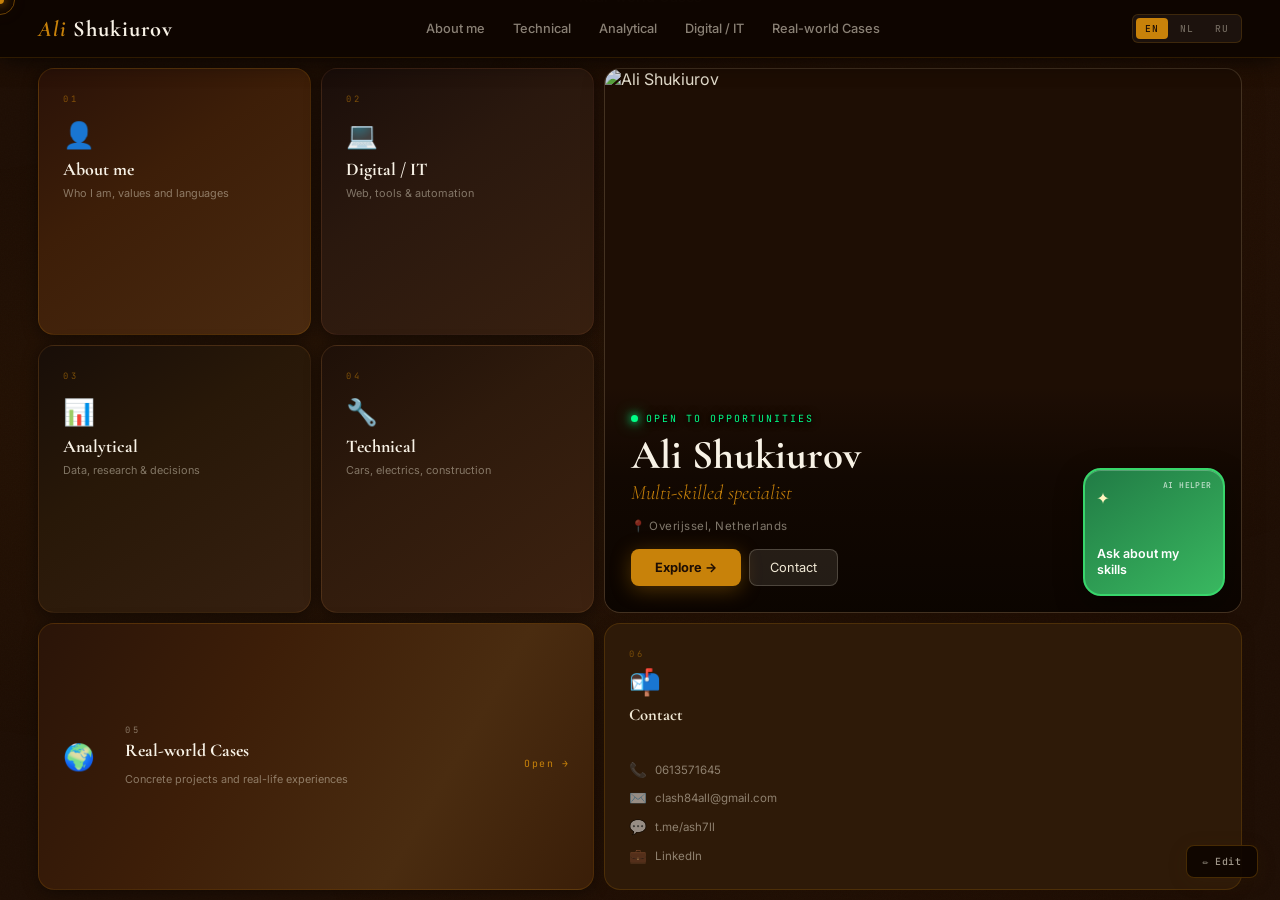
==== commit e2535b16: "Add files via upload" ====
--- a/index.html
+++ b/index.html
@@ -1,424 +1,344 @@
-<!DOCTYPE html>
-<html lang="en">
-<head>
-<meta charset="UTF-8">
-<meta name="viewport" content="width=device-width, initial-scale=1.0">
-<title>Ali Shukiurov</title>
-<link rel="preconnect" href="https://fonts.googleapis.com">
-<link href="https://fonts.googleapis.com/css2?family=Cormorant+Garamond:ital,wght@0,300;0,600;0,700;1,300;1,700&family=Inter:wght@300;400;500;600&family=JetBrains+Mono:wght@400;500&display=swap" rel="stylesheet">
-<link rel="stylesheet" href="style.css">
-</head>
-<body>
-<div id="cur"></div><div id="cur2"></div>
-
-<!-- NAV -->
-<nav>
-  <div class="nav-in">
-    <div class="logo"><em>Ali</em> Shukiurov</div>
-    <div class="nav-links">
-      <button class="nl" onclick="go('about')"      data-t="b1">Обо мне</button>
-      <button class="nl" onclick="go('technical')"  data-t="b2">Technical</button>
-      <button class="nl" onclick="go('analytical')" data-t="b3">Analytical</button>
-      <button class="nl" onclick="go('digital')"    data-t="b4">Digital / IT</button>
-      <button class="nl" onclick="go('cases')"      data-t="b5">Cases</button>
-    </div>
-    <div class="nav-r">
-      <div class="lbox">
-        <button class="lb on" onclick="setLang('en')">EN</button>
-        <button class="lb"    onclick="setLang('nl')">NL</button>
-        <button class="lb"    onclick="setLang('ru')">RU</button>
-      </div>
-      <button class="burger" id="burgerBtn" onclick="toggleDrawer()">☰</button>
-    </div>
-  </div>
-</nav>
-
-<div class="drawer" id="drawer">
-  <button class="nl" onclick="go('about')"      data-t="b1">Обо мне</button>
-  <button class="nl" onclick="go('technical')"  data-t="b2">Technical</button>
-  <button class="nl" onclick="go('analytical')" data-t="b3">Analytical</button>
-  <button class="nl" onclick="go('digital')"    data-t="b4">Digital / IT</button>
-  <button class="nl" onclick="go('cases')"      data-t="b5">Cases</button>
-</div>
-
-<!-- ════════════ HOME ════════════ -->
-<div id="view-home" class="view active">
-<div class="bento">
-
-  <!-- ABOUT — col 1 top (hero removed) -->
-  <div class="cell c-about" onclick="go('about')">
-
-    <!-- Scene: person silhouette -->
-    <svg class="card-scene" viewBox="0 0 200 160" fill="none" xmlns="http://www.w3.org/2000/svg">
-      <circle cx="140" cy="45" r="28" fill="rgba(200,130,10,.12)" stroke="rgba(200,130,10,.2)" stroke-width="1.5"/>
-      <circle cx="140" cy="38" r="14" fill="rgba(200,130,10,.15)"/>
-      <path d="M110 130 Q110 95 140 95 Q170 95 170 130" fill="rgba(200,130,10,.12)" stroke="rgba(200,130,10,.18)" stroke-width="1.5"/>
-      <line x1="60" y1="55" x2="100" y2="55" stroke="rgba(200,130,10,.2)" stroke-width="1.5" stroke-linecap="round"/>
-      <line x1="60" y1="70" x2="95" y2="70" stroke="rgba(200,130,10,.15)" stroke-width="1.5" stroke-linecap="round"/>
-      <line x1="60" y1="85" x2="90" y2="85" stroke="rgba(200,130,10,.1)" stroke-width="1.5" stroke-linecap="round"/>
-      <circle cx="55" cy="120" r="18" fill="none" stroke="rgba(200,130,10,.1)" stroke-width="1" stroke-dasharray="3 3"/>
-      <circle cx="160" cy="135" r="12" fill="rgba(180,100,20,.06)" stroke="rgba(200,130,10,.12)" stroke-width="1"/>
-    </svg>
-    <div class="sc-pad">
-      <div class="sc-n">01</div>
-      <div class="sc-ico">👤</div>
-      <div class="sc-ttl" data-t="b1">About me</div>
-      <div class="sc-dsc" data-t="b1d">Who I am, values and languages</div>
-      <div class="sc-cta" data-t="openArr">Open →</div>
-    </div>
-  </div>
-
-  <!-- TECH — col 3 top -->
-  <div class="cell c-tech" onclick="go('technical')">
-
-    <!-- Scene: tools -->
-    <svg class="card-scene" viewBox="0 0 200 160" fill="none" xmlns="http://www.w3.org/2000/svg">
-      <path d="M155 20 L175 40 L130 85 L110 65 Z" fill="rgba(180,110,40,.12)" stroke="rgba(200,130,10,.22)" stroke-width="1.5" stroke-linejoin="round"/>
-      <rect x="108" y="63" width="24" height="8" rx="2" transform="rotate(45 108 63)" fill="rgba(200,130,10,.18)"/>
-      <circle cx="165" cy="25" r="10" fill="rgba(200,130,10,.08)" stroke="rgba(200,130,10,.2)" stroke-width="1.5"/>
-      <path d="M60 110 L80 90 L95 105 L75 125 Z" fill="rgba(160,90,30,.1)" stroke="rgba(180,110,40,.2)" stroke-width="1.5"/>
-      <path d="M55 75 Q55 55 75 55 Q80 45 90 50 Q85 65 80 70 L70 80 Z" fill="rgba(200,130,10,.1)" stroke="rgba(200,130,10,.18)" stroke-width="1.2"/>
-      <circle cx="130" cy="120" r="20" fill="none" stroke="rgba(200,130,10,.1)" stroke-width="1" stroke-dasharray="4 4"/>
-      <circle cx="130" cy="120" r="8" fill="rgba(200,130,10,.08)"/>
-      <line x1="110" y1="120" x2="150" y2="120" stroke="rgba(200,130,10,.12)" stroke-width="1"/>
-      <line x1="130" y1="100" x2="130" y2="140" stroke="rgba(200,130,10,.12)" stroke-width="1"/>
-    </svg>
-    <div class="sc-pad">
-      <div class="sc-n">02</div>
-      <div class="sc-ico">🔧</div>
-      <div class="sc-ttl" data-t="b2">Technical</div>
-      <div class="sc-dsc" data-t="b2d">Cars, electrics, construction</div>
-      <div class="sc-cta" data-t="openArr">Open →</div>
-    </div>
-  </div>
-
-  <!-- ANAL — col 2 mid -->
-  <div class="cell c-anal" onclick="go('analytical')">
-
-    <!-- Scene: data chart -->
-    <svg class="card-scene" viewBox="0 0 200 160" fill="none" xmlns="http://www.w3.org/2000/svg">
-      <line x1="55" y1="140" x2="185" y2="140" stroke="rgba(200,130,10,.18)" stroke-width="1.5"/>
-      <line x1="55" y1="30" x2="55" y2="140" stroke="rgba(200,130,10,.18)" stroke-width="1.5"/>
-      <rect x="70" y="100" width="18" height="40" rx="2" fill="rgba(200,130,10,.18)"/>
-      <rect x="95" y="75" width="18" height="65" rx="2" fill="rgba(200,130,10,.22)"/>
-      <rect x="120" y="55" width="18" height="85" rx="2" fill="rgba(200,130,10,.28)"/>
-      <rect x="145" y="85" width="18" height="55" rx="2" fill="rgba(200,130,10,.2)"/>
-      <polyline points="79,100 104,75 129,55 154,85" stroke="rgba(240,200,100,.5)" stroke-width="2" fill="none" stroke-linejoin="round"/>
-      <circle cx="79" cy="100" r="3" fill="rgba(240,200,100,.7)"/>
-      <circle cx="104" cy="75" r="3" fill="rgba(240,200,100,.7)"/>
-      <circle cx="129" cy="55" r="3" fill="rgba(240,200,100,.7)"/>
-      <circle cx="154" cy="85" r="3" fill="rgba(240,200,100,.7)"/>
-      <circle cx="170" cy="40" r="22" fill="none" stroke="rgba(200,130,10,.1)" stroke-width="1" stroke-dasharray="3 3"/>
-      <path d="M170 18 L170 40 L185 50" stroke="rgba(200,130,10,.2)" stroke-width="1.5" stroke-linecap="round"/>
-    </svg>
-    <div class="sc-pad">
-      <div class="sc-n">03</div>
-      <div class="sc-ico">📊</div>
-      <div class="sc-ttl" data-t="b3">Analytical</div>
-      <div class="sc-dsc" data-t="b3d">Data, research & decisions</div>
-      <div class="sc-cta" data-t="openArr">Open →</div>
-    </div>
-  </div>
-
-  <!-- DIG — col 3 mid -->
-  <div class="cell c-dig" onclick="go('digital')">
-
-    <!-- Scene: laptop / code -->
-    <svg class="card-scene" viewBox="0 0 200 160" fill="none" xmlns="http://www.w3.org/2000/svg">
-      <rect x="58" y="35" width="110" height="75" rx="6" fill="rgba(200,130,10,.08)" stroke="rgba(200,130,10,.2)" stroke-width="1.5"/>
-      <rect x="65" y="43" width="96" height="59" rx="3" fill="rgba(200,130,10,.06)"/>
-      <path d="M55 112 L173 112 L180 125 L48 125 Z" fill="rgba(200,130,10,.1)" stroke="rgba(200,130,10,.18)" stroke-width="1"/>
-      <!-- code lines -->
-      <rect x="72" y="52" width="30" height="3" rx="1.5" fill="rgba(200,130,10,.35)"/>
-      <rect x="72" y="60" width="55" height="3" rx="1.5" fill="rgba(200,130,10,.2)"/>
-      <rect x="72" y="68" width="42" height="3" rx="1.5" fill="rgba(200,130,10,.25)"/>
-      <rect x="80" y="76" width="60" height="3" rx="1.5" fill="rgba(200,130,10,.18)"/>
-      <rect x="80" y="84" width="35" height="3" rx="1.5" fill="rgba(200,130,10,.22)"/>
-      <rect x="72" y="92" width="48" height="3" rx="1.5" fill="rgba(200,130,10,.2)"/>
-      <!-- cursor blink -->
-      <rect x="122" y="84" width="2" height="10" rx="1" fill="rgba(240,180,60,.6)"/>
-    </svg>
-    <div class="sc-pad">
-      <div class="sc-n">04</div>
-      <div class="sc-ico">💻</div>
-      <div class="sc-ttl" data-t="b4">Digital / IT</div>
-      <div class="sc-dsc" data-t="b4d">Web, tools & automation</div>
-      <div class="sc-cta" data-t="openArr">Open →</div>
-    </div>
-  </div>
-
-  <!-- CASES — wide bottom left -->
-  <div class="cell c-cases" onclick="go('cases')">
-
-    <!-- Scene: globe world -->
-    <svg class="card-scene" viewBox="0 0 180 140" fill="none" xmlns="http://www.w3.org/2000/svg">
-      <circle cx="140" cy="70" r="50" fill="none" stroke="rgba(200,130,10,.18)" stroke-width="1.5"/>
-      <ellipse cx="140" cy="70" rx="25" ry="50" fill="none" stroke="rgba(200,130,10,.12)" stroke-width="1"/>
-      <ellipse cx="140" cy="70" rx="50" ry="18" fill="none" stroke="rgba(200,130,10,.12)" stroke-width="1"/>
-      <line x1="90" y1="70" x2="190" y2="70" stroke="rgba(200,130,10,.1)" stroke-width="1"/>
-      <line x1="140" y1="20" x2="140" y2="120" stroke="rgba(200,130,10,.1)" stroke-width="1"/>
-      <path d="M110 45 Q125 40 130 55 Q140 50 145 60 Q135 65 125 60 Z" fill="rgba(200,130,10,.18)"/>
-      <path d="M148 65 Q158 60 165 70 Q160 80 150 78 Q142 75 148 65 Z" fill="rgba(200,130,10,.14)"/>
-      <circle cx="60" cy="55" r="3" fill="rgba(200,130,10,.4)"/>
-      <line x1="63" y1="55" x2="108" y2="48" stroke="rgba(200,130,10,.2)" stroke-width="1" stroke-dasharray="3 2"/>
-    </svg>
-    <div class="sc-pad">
-      <div class="sc-ico" style="flex-shrink:0">🌍</div>
-      <div class="sc-info">
-        <div class="sc-n">05</div>
-        <div class="sc-ttl" data-t="b5">Real-world Cases</div>
-        <div class="sc-dsc" data-t="b5d">Concrete projects and real-life experiences</div>
-      </div>
-      <div class="sc-cta" data-t="openArr" style="opacity:1;transform:none;flex-shrink:0">Open →</div>
-    </div>
-  </div>
-
-  <!-- PHOTO — right tall, single clean overlay -->
-  <div class="cell c-photo">
-    <!--
-      Replace src with your photo path, e.g. src="photo.jpg"
-    -->
-    <img
-      src="https://images.unsplash.com/photo-1507003211169-0a1dd7228f2d?w=700&q=85"
-      alt="Ali Shukiurov"
-    >
-    <!-- Single clean bottom overlay -->
-    <div class="photo-overlay fu">
-      <div class="po-tag">
-        <span class="po-dot"></span>
-        <span data-t="status">Open to opportunities</span>
-      </div>
-      <div class="po-name">Ali Shukiurov</div>
-      <div class="po-sub" data-t="tagline">Multi-skilled specialist</div>
-      <div class="po-loc">📍 Overijssel, Netherlands</div>
-      <div class="po-btns">
-        <button class="btn-a" onclick="go('about')" data-t="heroBtn1">Explore →</button>
-        <button class="btn-b" onclick="scrollCont()" data-t="heroBtn2">Contact</button>
-      </div>
-    </div>
-  </div>
-
-  <!-- CONTACT — right bottom -->
-  <div class="cell c-cont" id="contCell">
-    <div class="cont-inner">
-      <div>
-        <div class="sc-n" style="color:rgba(200,130,10,.5)">06</div>
-        <div class="sc-ico" style="margin-top:6px">📬</div>
-        <div class="sc-ttl" style="color:var(--b1);font-family:'Cormorant Garamond',serif;font-size:clamp(.95rem,1.3vw,1.35rem);font-weight:700;margin-bottom:4px" data-t="b6">Contact</div>
-      </div>
-      <div class="clinks">
-        <a class="cl" href="tel:0613571645"><span class="cl-ic">📞</span><span>0613571645</span></a>
-        <a class="cl" href="mailto:clash84all@gmail.com"><span class="cl-ic">✉️</span><span>clash84all@gmail.com</span></a>
-        <a class="cl" href="https://t.me/ash7ll" target="_blank" rel="noopener"><span class="cl-ic">💬</span><span>t.me/ash7ll</span></a>
-        <a class="cl" href="https://www.linkedin.com/in/725198263/" target="_blank" rel="noopener"><span class="cl-ic">💼</span><span>LinkedIn</span></a>
-      </div>
-    </div>
-  </div>
-
-</div><!-- /bento -->
-</div><!-- /home -->
-
-<!-- ════ ABOUT ════ -->
-<div id="view-about" class="view">
-  <div class="sv-hd"><div class="w"><button class="back" onclick="goHome()">← <span data-t="back">Back</span></button><div><div class="sv-eye">01</div><div class="sv-ttl" data-t="b1">Обо мне</div></div></div></div>
-  <div class="sv-body"><div class="w">
-    <div class="about-grid">
-
-      <!-- Обо мне — главный блок -->
-      <div class="info-card fu" style="grid-column:1/-1;transition-delay:.05s">
-        <div class="ic-head">
-          <div class="ic-ico">👤</div>
-          <div>
-            <div class="ic-title" data-t="ic_about_title">Обо мне</div>
-            <div class="ic-sub">Ali Shukiurov · Goor, Netherlands</div>
-          </div>
-        </div>
-        <div class="ic-body">
-          <p><span data-t="ab_p1">Меня зовут Али Шукюров. Я живу в Goor, Нидерланды.</span></p>
-          <p><span data-t="ab_p2">У меня аналитический склад ума и широкий практический опыт в технических, административных и цифровых задачах. Я умею быстро разбираться в новых системах, находить решения в нестандартных ситуациях и самостоятельно осваивать необходимые инструменты.</span></p>
-          <p><span data-t="ab_p3">Работал с различными видами задач:</span></p>
-          <ul class="ic-list">
-            <li><span data-t="ab_li1">административная работа и работа с цифровыми системами</span></li>
-            <li><span data-t="ab_li2">технические и ремонтные работы</span></li>
-            <li><span data-t="ab_li3">базовая работа с сайтами и IT-инструментами</span></li>
-            <li><span data-t="ab_li4">поиск и анализ информации</span></li>
-            <li><span data-t="ab_li5">решение организационных и практических вопросов</span></li>
-          </ul>
-          <p><span data-t="ab_p4">Сейчас я развиваюсь в направлении офисной, аналитической и IT-сферы, при этом открыт и к практической работе, где ценятся ответственность, сообразительность и умение решать задачи.</span></p>
-        </div>
-      </div>
-
-      <!-- Мой путь -->
-      <div class="info-card fu" style="transition-delay:.1s">
-        <div class="ic-head">
-          <div class="ic-ico">🌱</div>
-          <div>
-            <div class="ic-title" data-t="ic_journey_title">Мой путь</div>
-            <div class="ic-sub" data-t="ic_journey_sub">Background</div>
-          </div>
-        </div>
-        <div class="ic-body">
-          <p><span data-t="jn_p1">Мой путь связан с постоянным обучением, самостоятельным развитием и поиском решений в самых разных сферах. За годы я приобрёл практический опыт как в технических задачах, так и в работе с цифровыми инструментами и информацией.</span></p>
-          <p><span data-t="jn_p2">После переезда в Netherlands я продолжаю развиваться, изучаю нидерландский язык, осваиваю местные системы и постепенно строю карьеру в направлении офисной, аналитической и IT-сферы.</span></p>
-          <p><span data-t="jn_p3">Я привык самостоятельно разбираться в новых задачах, быстро адаптироваться и доводить работу до результата.</span></p>
-        </div>
-      </div>
-
-      <!-- Сильные стороны -->
-      <div class="info-card fu" style="transition-delay:.12s">
-        <div class="ic-head">
-          <div class="ic-ico">⚡</div>
-          <div>
-            <div class="ic-title" data-t="ic_strengths_title">Сильные стороны</div>
-            <div class="ic-sub" data-t="ic_strengths_sub">Strengths</div>
-          </div>
-        </div>
-        <div class="ic-body">
-          <div style="display:flex;flex-direction:column;gap:8px">
-            <div class="ic-strength-row"><span class="ic-str-ico">🧠</span><span class="ic-str-txt" data-t="str1">Аналитическое мышление</span></div>
-            <div class="ic-strength-row"><span class="ic-str-ico">🎯</span><span class="ic-str-txt" data-t="str2">Высокая самостоятельность</span></div>
-            <div class="ic-strength-row"><span class="ic-str-ico">⚡</span><span class="ic-str-txt" data-t="str3">Способность быстро обучаться</span></div>
-            <div class="ic-strength-row"><span class="ic-str-ico">🔍</span><span class="ic-str-txt" data-t="str4">Внимательность к деталям</span></div>
-            <div class="ic-strength-row"><span class="ic-str-ico">💡</span><span class="ic-str-txt" data-t="str5">Умение находить эффективные решения</span></div>
-            <div class="ic-strength-row"><span class="ic-str-ico">⚙️</span><span class="ic-str-txt" data-t="str6">Техническое понимание процессов</span></div>
-          </div>
-        </div>
-      </div>
-
-      <!-- Ценности -->
-      <div class="info-card fu" style="transition-delay:.14s">
-        <div class="ic-head">
-          <div class="ic-ico">🎯</div>
-          <div>
-            <div class="ic-title" data-t="ic_values_title">Ценности</div>
-            <div class="ic-sub" data-t="ic_values_sub">Values</div>
-          </div>
-        </div>
-        <div class="ic-body">
-          <ul class="ic-list">
-            <li><span data-t="val1">Ответственность и надёжность</span></li>
-            <li><span data-t="val2">Постоянное развитие и обучение</span></li>
-            <li><span data-t="val3">Честность и уважение</span></li>
-            <li><span data-t="val4">Внимание к деталям</span></li>
-            <li><span data-t="val5">Практический подход к решению задач</span></li>
-            <li><span data-t="val6">Самостоятельность</span></li>
-            <li><span data-t="val7">Спокойствие и рациональность в сложных ситуациях</span></li>
-          </ul>
-        </div>
-      </div>
-
-      <!-- Интересы -->
-      <div class="info-card fu" style="transition-delay:.16s">
-        <div class="ic-head">
-          <div class="ic-ico">💡</div>
-          <div>
-            <div class="ic-title" data-t="ic_interests_title">Интересы</div>
-            <div class="ic-sub" data-t="ic_interests_sub">Interests</div>
-          </div>
-        </div>
-        <div class="ic-body">
-          <div class="ic-tags">
-            <span class="ic-tag" data-t="int1">💻 Технологии и IT</span>
-            <span class="ic-tag" data-t="int2">🌐 Создание сайтов</span>
-            <span class="ic-tag" data-t="int3">📊 Аналитика</span>
-            <span class="ic-tag" data-t="int4">🗣️ Изучение языков</span>
-            <span class="ic-tag" data-t="int5">⚙️ Инженерные задачи</span>
-            <span class="ic-tag" data-t="int6">🚗 Автомобили и ремонт</span>
-            <span class="ic-tag" data-t="int7">📈 Саморазвитие</span>
-          </div>
-        </div>
-      </div>
-
-      <!-- Языки -->
-      <div class="info-card fu" style="transition-delay:.18s">
-        <div class="ic-head">
-          <div class="ic-ico">🗣️</div>
-          <div>
-            <div class="ic-title" data-t="ic_languages_title">Языки</div>
-            <div class="ic-sub" data-t="ic_languages_sub">Languages</div>
-          </div>
-        </div>
-        <div class="ic-body">
-          <div class="ic-lang-row"><span class="ic-flag">🇷🇺</span><span class="ic-lang-name" data-t="lname1">Русский</span><span class="ic-lang-level" data-t="lng1">Родной</span></div>
-          <div class="ic-lang-row"><span class="ic-flag">🇺🇦</span><span class="ic-lang-name" data-t="lname2">Украинский</span><span class="ic-lang-level" data-t="lng2">Свободно</span></div>
-          <div class="ic-lang-row"><span class="ic-flag">🇳🇱</span><span class="ic-lang-name" data-t="lname3">Нидерландский</span><span class="ic-lang-level" data-t="lng3">A2, в процессе</span></div>
-          <div class="ic-lang-row"><span class="ic-flag">🇬🇧</span><span class="ic-lang-name" data-t="lname4">Английский</span><span class="ic-lang-level" data-t="lng4">Базовый рабочий</span></div>
-        </div>
-      </div>
-
-    </div>
-  </div></div>
-  <div class="pg-foot"><div class="w"><div class="pf-lbl" data-t="contactLbl">Contact</div><div class="pf-links"><a class="pf-a" href="tel:0613571645">📞 0613571645</a><a class="pf-a" href="mailto:clash84all@gmail.com">✉️ clash84all@gmail.com</a></div></div></div>
-</div>
-
-<!-- ════ TECHNICAL ════ -->
-<div id="view-technical" class="view">
-  <div class="sv-hd"><div class="w"><button class="back" onclick="goHome()">← <span data-t="back">Back</span></button><div><div class="sv-eye">02</div><div class="sv-ttl" data-t="b2">Technical & Hands-on</div></div></div></div>
-  <div class="sv-body"><div class="w"><div class="sub-grid">
-    <div class="subcard fu" onclick="go('cars')"><span class="si">🚗</span><h4 data-t="sc_cars">Car repair</h4><p data-t="sc_cars_d">Diagnostics, replacement, servicing</p><span class="so">Open →</span></div>
-    <div class="subcard fu" onclick="det('electric')"     style="transition-delay:.05s"><span class="si">⚡</span><h4 data-t="sc_elec">Electrical</h4><p data-t="sc_elec_d">Installation, diagnostics, repair</p><span class="so">Open →</span></div>
-    <div class="subcard fu" onclick="det('construction')" style="transition-delay:.1s"><span class="si">🏗️</span><h4 data-t="sc_const">Construction</h4><p data-t="sc_const_d">Finishing, building, renovation</p><span class="so">Open →</span></div>
-    <div class="subcard fu" onclick="det('other_tech')"   style="transition-delay:.15s"><span class="si">🛠️</span><h4 data-t="sc_oth">Other skills</h4><p data-t="sc_oth_d">Further technical competencies</p><span class="so">Open →</span></div>
-  </div></div></div>
-  <div class="pg-foot"><div class="w"><div class="pf-lbl" data-t="contactLbl">Contact</div><div class="pf-links"><a class="pf-a" href="tel:0613571645">📞 0613571645</a></div></div></div>
-</div>
-
-<!-- ════ CARS ════ -->
-<div id="view-cars" class="view">
-  <div class="sv-hd"><div class="w"><button class="back" onclick="go('technical')">← <span data-t="back">Back</span></button><div><div class="sv-eye">02 › 🚗</div><div class="sv-ttl" data-t="sc_cars">Car repair</div></div></div></div>
-  <div class="sv-body"><div class="w"><div class="sub-grid" id="carsGrid"></div></div></div>
-  <div class="pg-foot"><div class="w"><div class="pf-lbl" data-t="contactLbl">Contact</div><div class="pf-links"><a class="pf-a" href="tel:0613571645">📞 0613571645</a></div></div></div>
-</div>
-
-<!-- ════ ANALYTICAL ════ -->
-<div id="view-analytical" class="view">
-  <div class="sv-hd"><div class="w"><button class="back" onclick="goHome()">← <span data-t="back">Back</span></button><div><div class="sv-eye">03</div><div class="sv-ttl" data-t="b3">Analytical Skills</div></div></div></div>
-  <div class="sv-body"><div class="w"><div class="sub-grid">
-    <div class="subcard fu" onclick="det('data_analysis')"><span class="si">📈</span><h4 data-t="sc_da">Data analysis</h4><p data-t="sc_da_d">Excel, spreadsheets, visualisation</p><span class="so">Open →</span></div>
-    <div class="subcard fu" onclick="det('research')"        style="transition-delay:.05s"><span class="si">🔍</span><h4 data-t="sc_res">Research</h4><p data-t="sc_res_d">Market, competitor and solution research</p><span class="so">Open →</span></div>
-    <div class="subcard fu" onclick="det('problem_solving')" style="transition-delay:.1s"><span class="si">🧩</span><h4 data-t="sc_ps">Problem solving</h4><p data-t="sc_ps_d">Structured approach to challenges</p><span class="so">Open →</span></div>
-    <div class="subcard fu" onclick="det('planning')"        style="transition-delay:.15s"><span class="si">📋</span><h4 data-t="sc_pln">Planning</h4><p data-t="sc_pln_d">Creating plans and prioritisation</p><span class="so">Open →</span></div>
-  </div></div></div>
-  <div class="pg-foot"><div class="w"><div class="pf-lbl" data-t="contactLbl">Contact</div><div class="pf-links"><a class="pf-a" href="tel:0613571645">📞 0613571645</a></div></div></div>
-</div>
-
-<!-- ════ DIGITAL ════ -->
-<div id="view-digital" class="view">
-  <div class="sv-hd"><div class="w"><button class="back" onclick="goHome()">← <span data-t="back">Back</span></button><div><div class="sv-eye">04</div><div class="sv-ttl" data-t="b4">Digital / IT Skills</div></div></div></div>
-  <div class="sv-body"><div class="w"><div class="sub-grid">
-    <div class="subcard fu" onclick="det('web')">       <span class="si">🌐</span><h4 data-t="sc_web">Web & dev</h4><p data-t="sc_web_d">HTML, CSS, JS, frontend basics</p><span class="so">Open →</span></div>
-    <div class="subcard fu" onclick="det('tools')"      style="transition-delay:.05s"><span class="si">🛠️</span><h4 data-t="sc_tls">Tools</h4><p data-t="sc_tls_d">Figma, Notion, Office, AI tools</p><span class="so">Open →</span></div>
-    <div class="subcard fu" onclick="det('automation')" style="transition-delay:.1s"><span class="si">🤖</span><h4 data-t="sc_aut">Automation</h4><p data-t="sc_aut_d">Scripts, Zapier, Make, bots</p><span class="so">Open →</span></div>
-    <div class="subcard fu" onclick="det('security')"   style="transition-delay:.15s"><span class="si">🔐</span><h4 data-t="sc_sec">Security</h4><p data-t="sc_sec_d">Basic cybersecurity skills</p><span class="so">Open →</span></div>
-  </div></div></div>
-  <div class="pg-foot"><div class="w"><div class="pf-lbl" data-t="contactLbl">Contact</div><div class="pf-links"><a class="pf-a" href="tel:0613571645">📞 0613571645</a></div></div></div>
-</div>
-
-<!-- ════ CASES ════ -->
-<div id="view-cases" class="view">
-  <div class="sv-hd"><div class="w"><button class="back" onclick="goHome()">← <span data-t="back">Back</span></button><div><div class="sv-eye">05</div><div class="sv-ttl" data-t="b5">Real-world Cases</div></div></div></div>
-  <div class="sv-body"><div class="w"><div class="sub-grid">
-    <div class="subcard fu" onclick="det('case1')"><span class="si">🔧</span><h4 data-t="sc_c1">Case 1</h4><p data-t="sc_c1_d">Add your case description</p><span class="so">Open →</span></div>
-    <div class="subcard fu" onclick="det('case2')" style="transition-delay:.05s"><span class="si">🚀</span><h4 data-t="sc_c2">Case 2</h4><p data-t="sc_c2_d">Add your case description</p><span class="so">Open →</span></div>
-    <div class="subcard fu" onclick="det('case3')" style="transition-delay:.1s"><span class="si">💼</span><h4 data-t="sc_c3">Case 3</h4><p data-t="sc_c3_d">Add your case description</p><span class="so">Open →</span></div>
-    <div class="subcard fu" onclick="det('case4')" style="transition-delay:.15s"><span class="si">🌟</span><h4 data-t="sc_c4">Case 4</h4><p data-t="sc_c4_d">Add your case description</p><span class="so">Open →</span></div>
-  </div></div></div>
-  <div class="pg-foot"><div class="w"><div class="pf-lbl" data-t="contactLbl">Contact</div><div class="pf-links"><a class="pf-a" href="tel:0613571645">📞 0613571645</a></div></div></div>
-</div>
-
-<!-- ════ DETAIL ════ -->
-<div id="view-detail" class="view">
-  <div class="sv-hd"><div class="w"><button class="back" id="detBack">← <span data-t="back">Back</span></button><div><div class="sv-eye" id="detEye"></div><div class="sv-ttl" id="detTitle"></div></div></div></div>
-  <div class="det-body"><div class="w">
-    <div class="det-box"><p class="det-txt" id="detTxt" contenteditable="false"></p></div>
-    <div class="det-box" id="detToolsBox" style="display:none"><div class="det-lbl" data-t="tlbl">Tools & Materials</div><div class="chips" id="detChips"></div></div>
-    <div class="det-box"><div class="det-lbl" data-t="plbl">Photos</div><div class="mosaic" id="detPhotos"></div></div>
-  </div></div>
-  <div class="pg-foot"><div class="w"><div class="pf-lbl" data-t="contactLbl">Contact</div><div class="pf-links"><a class="pf-a" href="tel:0613571645">📞 0613571645</a><a class="pf-a" href="mailto:clash84all@gmail.com">✉️ clash84all@gmail.com</a></div></div></div>
-</div>
-
-<button class="efab" id="editFab" onclick="toggleEdit()"><span id="efIco">✏</span><span data-t="editBtn">Edit</span></button>
-
-<script src="script.js"></script>
-</body>
-</html>
+<!DOCTYPE html>
+<html lang="en">
+<head>
+<meta charset="UTF-8">
+<meta name="viewport" content="width=device-width, initial-scale=1.0">
+<title>Ali Shukiurov</title>
+<link rel="preconnect" href="https://fonts.googleapis.com">
+<link href="https://fonts.googleapis.com/css2?family=Cormorant+Garamond:ital,wght@0,300;0,600;0,700;1,300;1,700&family=Inter:wght@300;400;500;600&family=JetBrains+Mono:wght@400;500&display=swap" rel="stylesheet">
+
+<!-- ── STYLES (order matters) ── -->
+<link rel="stylesheet" href="css/main.css">
+<link rel="stylesheet" href="css/nav.css">
+<link rel="stylesheet" href="css/bento.css">
+<link rel="stylesheet" href="css/pages.css">
+<link rel="stylesheet" href="css/responsive.css">
+<link rel="stylesheet" href="css/chat.css">
+</head>
+<body>
+
+<!-- Cursor elements -->
+<div id="cur"></div>
+<div id="cur2"></div>
+
+<!--
+  ╔══════════════════════════════════════════════════╗
+  ║  PAGE STRUCTURE                                  ║
+  ║                                                  ║
+  ║  pages/nav.html        — top navigation bar      ║
+  ║  pages/home.html       — bento dashboard         ║
+  ║  pages/about.html      — about me section        ║
+  ║  pages/technical.html  — technical skills        ║
+  ║  pages/cars.html       — car repair subsection   ║
+  ║  pages/analytical.html — analytical skills       ║
+  ║  pages/digital.html    — digital / IT skills     ║
+  ║  pages/cases.html      — real-world cases        ║
+  ║  pages/detail.html     — detail view + edit fab  ║
+  ║                                                  ║
+  ║  NOTE: In a local file:// environment the        ║
+  ║  browser cannot load external HTML partials.     ║
+  ║  All page HTML is included inline below.         ║
+  ║  Edit the content in pages/*.html files and      ║
+  ║  copy the updated section back here.             ║
+  ╚══════════════════════════════════════════════════╝
+-->
+
+<!-- ════════════════════════════════════
+     NAV  (edit in pages/nav.html)
+════════════════════════════════════ -->
+<nav>
+  <div class="nav-in">
+    <div class="logo"><em>Ali</em> Shukiurov</div>
+    <div class="nav-links">
+      <button class="nl" onclick="go('about')"      data-t="b1">About me</button>
+      <button class="nl" onclick="go('technical')"  data-t="b2">Technical</button>
+      <button class="nl" onclick="go('analytical')" data-t="b3">Analytical</button>
+      <button class="nl" onclick="go('digital')"    data-t="b4">Digital / IT</button>
+      <button class="nl" onclick="go('cases')"      data-t="b5">Cases</button>
+    </div>
+    <div class="nav-r">
+      <div class="lbox">
+        <button class="lb on" onclick="setLang('en')">EN</button>
+        <button class="lb"    onclick="setLang('nl')">NL</button>
+        <button class="lb"    onclick="setLang('ru')">RU</button>
+      </div>
+      <button class="burger" id="burgerBtn" onclick="toggleDrawer()">☰</button>
+    </div>
+  </div>
+</nav>
+
+<div class="drawer" id="drawer">
+  <button class="nl" onclick="go('about')"      data-t="b1">About me</button>
+  <button class="nl" onclick="go('technical')"  data-t="b2">Technical</button>
+  <button class="nl" onclick="go('analytical')" data-t="b3">Analytical</button>
+  <button class="nl" onclick="go('digital')"    data-t="b4">Digital / IT</button>
+  <button class="nl" onclick="go('cases')"      data-t="b5">Cases</button>
+</div>
+
+<!-- ════════════════════════════════════
+     HOME  (edit in pages/home.html)
+════════════════════════════════════ -->
+<div id="view-home" class="view active">
+<div class="bento">
+
+  <div class="cell c-about" onclick="go('about')">
+    <div class="sc-pad">
+      <div class="sc-n">01</div>
+      <div class="sc-ico">👤</div>
+      <div class="sc-ttl" data-t="b1">About me</div>
+      <div class="sc-dsc" data-t="b1d">Who I am, values and languages</div>
+      <div class="sc-cta" data-t="openArr">Open →</div>
+    </div>
+  </div>
+
+  <div class="cell c-dig" onclick="go('digital')">
+    <div class="sc-pad">
+      <div class="sc-n">02</div>
+      <div class="sc-ico">💻</div>
+      <div class="sc-ttl" data-t="b4">Digital / IT</div>
+      <div class="sc-dsc" data-t="b4d">Web, tools & automation</div>
+      <div class="sc-cta" data-t="openArr">Open →</div>
+    </div>
+  </div>
+
+  <div class="cell c-anal" onclick="go('analytical')">
+    <div class="sc-pad">
+      <div class="sc-n">03</div>
+      <div class="sc-ico">📊</div>
+      <div class="sc-ttl" data-t="b3">Analytical</div>
+      <div class="sc-dsc" data-t="b3d">Data, research & decisions</div>
+      <div class="sc-cta" data-t="openArr">Open →</div>
+    </div>
+  </div>
+
+  <div class="cell c-tech" onclick="go('technical')">
+    <div class="sc-pad">
+      <div class="sc-n">04</div>
+      <div class="sc-ico">🔧</div>
+      <div class="sc-ttl" data-t="b2">Technical</div>
+      <div class="sc-dsc" data-t="b2d">Cars, electrics, construction</div>
+      <div class="sc-cta" data-t="openArr">Open →</div>
+    </div>
+  </div>
+
+  <div class="cell c-cases" onclick="go('cases')">
+    <div class="sc-pad">
+      <div class="sc-ico" style="flex-shrink:0">🌍</div>
+      <div class="sc-info">
+        <div class="sc-n">05</div>
+        <div class="sc-ttl" data-t="b5">Real-world Cases</div>
+        <div class="sc-dsc" data-t="b5d">Concrete projects and real-life experiences</div>
+      </div>
+      <div class="sc-cta" data-t="openArr" style="opacity:1;transform:none;flex-shrink:0">Open →</div>
+    </div>
+  </div>
+
+  <!-- PHOTO — replace src with your photo path e.g. src="images/ali.jpg" -->
+  <div class="cell c-photo">
+    <img
+      src="images/Ali.jpg"
+      alt="Ali Shukiurov"
+    >
+    <div class="photo-overlay fu">
+      <div class="po-tag"><span class="po-dot"></span><span data-t="status">Open to opportunities</span></div>
+      <div class="po-name">Ali Shukiurov</div>
+      <div class="po-sub" data-t="tagline">Multi-skilled specialist</div>
+      <div class="po-loc">📍 Overijssel, Netherlands</div>
+      <div class="po-btns">
+        <button class="btn-a" onclick="go('about')" data-t="heroBtn1">Explore →</button>
+        <button class="btn-b" onclick="scrollCont()" data-t="heroBtn2">Contact</button>
+      </div>
+    </div>
+  </div>
+
+  <div class="cell c-cont" id="contCell">
+    <div class="cont-inner">
+      <div>
+        <div class="sc-n" style="color:rgba(200,130,10,.5)">06</div>
+        <div class="sc-ico" style="margin-top:6px">📬</div>
+        <div class="sc-ttl" style="color:var(--b1);font-family:'Cormorant Garamond',serif;font-size:clamp(.95rem,1.3vw,1.35rem);font-weight:700;margin-bottom:4px" data-t="b6">Contact</div>
+      </div>
+      <div class="clinks">
+        <a class="cl" href="tel:0613571645"><span class="cl-ic">📞</span><span>0613571645</span></a>
+        <a class="cl" href="mailto:clash84all@gmail.com"><span class="cl-ic">✉️</span><span>clash84all@gmail.com</span></a>
+        <a class="cl" href="https://t.me/ash7ll" target="_blank" rel="noopener"><span class="cl-ic">💬</span><span>t.me/ash7ll</span></a>
+        <a class="cl" href="https://www.linkedin.com/in/725198263/" target="_blank" rel="noopener"><span class="cl-ic">💼</span><span>LinkedIn</span></a>
+      </div>
+    </div>
+  </div>
+
+</div><!-- /bento -->
+</div><!-- /view-home -->
+
+<!-- ════════════════════════════════════
+     ABOUT  (edit in pages/about.html)
+════════════════════════════════════ -->
+<div id="view-about" class="view">
+  <div class="sv-hd"><div class="w"><button class="back" onclick="goHome()">← <span data-t="back">Back</span></button><div><div class="sv-eye">01</div><div class="sv-ttl" data-t="b1">About me</div></div></div></div>
+  <div class="sv-body"><div class="w">
+    <div class="about-grid">
+      <div class="info-card fu" style="grid-column:1/-1;transition-delay:.05s">
+        <div class="ic-head"><div class="ic-ico">👤</div><div><div class="ic-title" data-t="ic_about_title">About me</div><div class="ic-sub">Ali Shukiurov · Goor, Netherlands</div></div></div>
+        <div class="ic-body">
+          <p data-t="ab_p1">My name is Ali Shukiurov. I live in Bentelo, Netherlands.</p>
+          <p data-t="ab_p2">I have an analytical mindset and broad practical experience in technical, administrative, and digital tasks. I quickly understand new systems, find solutions in non-standard situations, and independently learn new tools and technologies..</p>
+          <p data-t="ab_p3">My experience includes::</p>
+          <ul class="ic-list">
+            <li data-t="ab_li1">working with administrative processes and digital systems</li>
+            <li data-t="ab_li2">analysing information and finding optimal solutions</li>
+            <li data-t="ab_li3">working with IT tools and web technologies</li>
+            <li data-t="ab_li4">automation and exploring modern AI tools</li>
+            <li data-t="ab_li5">technical tasks, maintenance, and practical problem-solving</li>
+          </ul>
+          <p data-t="ab_p4">Currently, I am developing my skills in IT, data analytics, and process digitalisation. I am interested in tasks where responsibility, independence, the ability to learn quickly, and effective problem-solving are valued.</p>
+        </div>
+      </div>
+      <div class="info-card fu" style="transition-delay:.1s">
+        <div class="ic-head"><div class="ic-ico">🌱</div><div><div class="ic-title" data-t="ic_journey_title">My journey</div><div class="ic-sub" data-t="ic_journey_sub">Background</div></div></div>
+        <div class="ic-body">
+          <p data-t="jn_p1">My journey has been defined by continuous learning, self-development and finding solutions across many different fields.</p>
+          <p data-t="jn_p2">After moving to the Netherlands I continue to develop myself, study Dutch, learn local systems and gradually build a career in the office, analytical and IT field.</p>
+          <p data-t="jn_p3">I am used to independently figuring out new tasks, adapting quickly and delivering results.</p>
+        </div>
+      </div>
+      <div class="info-card fu" style="transition-delay:.12s">
+        <div class="ic-head"><div class="ic-ico">⚡</div><div><div class="ic-title" data-t="ic_strengths_title">Strengths</div><div class="ic-sub" data-t="ic_strengths_sub">Key strengths</div></div></div>
+        <div class="ic-body">
+          <div style="display:flex;flex-direction:column;gap:8px">
+            <div class="ic-strength-row"><span class="ic-str-ico">🧠</span><span class="ic-str-txt" data-t="str1">Analytical thinking</span></div>
+            <div class="ic-strength-row"><span class="ic-str-ico">🎯</span><span class="ic-str-txt" data-t="str2">High level of independence</span></div>
+            <div class="ic-strength-row"><span class="ic-str-ico">⚡</span><span class="ic-str-txt" data-t="str3">Ability to learn quickly</span></div>
+            <div class="ic-strength-row"><span class="ic-str-ico">🔍</span><span class="ic-str-txt" data-t="str4">Attention to detail</span></div>
+            <div class="ic-strength-row"><span class="ic-str-ico">💡</span><span class="ic-str-txt" data-t="str5">Finding effective solutions</span></div>
+            <div class="ic-strength-row"><span class="ic-str-ico">⚙️</span><span class="ic-str-txt" data-t="str6">Technical understanding of processes</span></div>
+          </div>
+        </div>
+      </div>
+      <div class="info-card fu" style="transition-delay:.14s">
+        <div class="ic-head"><div class="ic-ico">🎯</div><div><div class="ic-title" data-t="ic_values_title">Values</div><div class="ic-sub" data-t="ic_values_sub">What I stand for</div></div></div>
+        <div class="ic-body">
+          <ul class="ic-list">
+            <li data-t="val1">Responsibility and reliability</li>
+            <li data-t="val2">Continuous development and learning</li>
+            <li data-t="val3">Honesty and respect</li>
+            <li data-t="val4">Attention to detail</li>
+            <li data-t="val5">Practical approach to problem-solving</li>
+            <li data-t="val6">Independence</li>
+            <li data-t="val7">Calmness and rationality in difficult situations</li>
+          </ul>
+        </div>
+      </div>
+      <div class="info-card fu" style="transition-delay:.16s">
+        <div class="ic-head"><div class="ic-ico">💡</div><div><div class="ic-title" data-t="ic_interests_title">Interests</div><div class="ic-sub" data-t="ic_interests_sub">What I enjoy</div></div></div>
+        <div class="ic-body">
+          <div class="ic-tags">
+            <span class="ic-tag" data-t="int1">💻 Technology & IT</span>
+            <span class="ic-tag" data-t="int2">🌐 Web development</span>
+            <span class="ic-tag" data-t="int3">📊 Analytics</span>
+            <span class="ic-tag" data-t="int4">🗣️ Language learning</span>
+            <span class="ic-tag" data-t="int5">⚙️ Engineering tasks</span>
+            <span class="ic-tag" data-t="int6">🚗 Cars & repair</span>
+            <span class="ic-tag" data-t="int7">📈 Self-development</span>
+          </div>
+        </div>
+      </div>
+      <div class="info-card fu" style="transition-delay:.18s">
+        <div class="ic-head"><div class="ic-ico">🗣️</div><div><div class="ic-title" data-t="ic_languages_title">Languages</div><div class="ic-sub" data-t="ic_languages_sub">Languages I speak</div></div></div>
+        <div class="ic-body">
+          <div class="ic-lang-row"><span class="ic-flag">🇷🇺</span><span class="ic-lang-name" data-t="lname1">Russian</span><span class="ic-lang-level" data-t="lng1">Native</span></div>
+          <div class="ic-lang-row"><span class="ic-flag">🇺🇦</span><span class="ic-lang-name" data-t="lname2">Ukrainian</span><span class="ic-lang-level" data-t="lng2">Fluent</span></div>
+          <div class="ic-lang-row"><span class="ic-flag">🇳🇱</span><span class="ic-lang-name" data-t="lname3">Dutch</span><span class="ic-lang-level" data-t="lng3">A2, actively learning</span></div>
+          <div class="ic-lang-row"><span class="ic-flag">ᴇɴ</span><span class="ic-lang-name" data-t="lname4">English</span><span class="ic-lang-level" data-t="lng4">Basic working level</span></div>
+        </div>
+      </div>
+    </div>
+  </div></div>
+  <div class="pg-foot"><div class="w"><div class="pf-lbl" data-t="contactLbl">Contact</div><div class="pf-links"><a class="pf-a" href="tel:0613571645">📞 0613571645</a><a class="pf-a" href="mailto:clash84all@gmail.com">✉️ clash84all@gmail.com</a></div></div></div>
+</div>
+
+<!-- ════════════════════════════════════
+     TECHNICAL  (edit in pages/technical.html)
+════════════════════════════════════ -->
+<div id="view-technical" class="view">
+  <div class="sv-hd"><div class="w"><button class="back" onclick="goHome()">← <span data-t="back">Back</span></button><div><div class="sv-eye">02</div><div class="sv-ttl" data-t="b2">Technical & Hands-on</div></div></div></div>
+  <div class="sv-body"><div class="w"><div class="sub-grid">
+    <div class="subcard fu" onclick="go('cars')"><span class="si">🚗</span><h4 data-t="sc_cars">Car repair</h4><p data-t="sc_cars_d">Diagnostics, replacement, servicing</p><span class="so">Open →</span></div>
+    <div class="subcard fu" onclick="det('electric')"     style="transition-delay:.05s"><span class="si">⚡</span><h4 data-t="sc_elec">Electrical</h4><p data-t="sc_elec_d">Installation, diagnostics, repair</p><span class="so">Open →</span></div>
+    <div class="subcard fu" onclick="det('construction')" style="transition-delay:.1s"><span class="si">🏗️</span><h4 data-t="sc_const">Construction</h4><p data-t="sc_const_d">Finishing, building, renovation</p><span class="so">Open →</span></div>
+    <div class="subcard fu" onclick="det('other_tech')"   style="transition-delay:.15s"><span class="si">🛠️</span><h4 data-t="sc_oth">Other skills</h4><p data-t="sc_oth_d">Further technical competencies</p><span class="so">Open →</span></div>
+  </div></div></div>
+  <div class="pg-foot"><div class="w"><div class="pf-lbl" data-t="contactLbl">Contact</div><div class="pf-links"><a class="pf-a" href="tel:0613571645">📞 0613571645</a></div></div></div>
+</div>
+
+<!-- ════════════════════════════════════
+     CARS  (edit in pages/cars.html)
+════════════════════════════════════ -->
+<div id="view-cars" class="view">
+  <div class="sv-hd"><div class="w"><button class="back" onclick="go('technical')">← <span data-t="back">Back</span></button><div><div class="sv-eye">02 › 🚗</div><div class="sv-ttl" data-t="sc_cars">Car repair</div></div></div></div>
+  <div class="sv-body"><div class="w"><div class="sub-grid" id="carsGrid"></div></div></div>
+  <div class="pg-foot"><div class="w"><div class="pf-lbl" data-t="contactLbl">Contact</div><div class="pf-links"><a class="pf-a" href="tel:0613571645">📞 0613571645</a></div></div></div>
+</div>
+
+<!-- ════════════════════════════════════
+     ANALYTICAL  (edit in pages/analytical.html)
+════════════════════════════════════ -->
+<div id="view-analytical" class="view">
+  <div class="sv-hd"><div class="w"><button class="back" onclick="goHome()">← <span data-t="back">Back</span></button><div><div class="sv-eye">03</div><div class="sv-ttl" data-t="b3">Analytical Skills</div></div></div></div>
+  <div class="sv-body"><div class="w"><div class="sub-grid">
+    <div class="subcard fu" onclick="det('data_analysis')"><span class="si">📈</span><h4 data-t="sc_da">Data analysis</h4><p data-t="sc_da_d">Excel, spreadsheets, visualisation</p><span class="so">Open →</span></div>
+    <div class="subcard fu" onclick="det('problem_solving')" style="transition-delay:.1s"><span class="si">🧩</span><h4 data-t="sc_ps">Problem solving</h4><p data-t="sc_ps_d">Structured approach to challenges</p><span class="so">Open →</span></div>
+  </div></div></div>
+  <div class="pg-foot"><div class="w"><div class="pf-lbl" data-t="contactLbl">Contact</div><div class="pf-links"><a class="pf-a" href="tel:0613571645">📞 0613571645</a></div></div></div>
+</div>
+
+<!-- ════════════════════════════════════
+     DIGITAL  (edit in pages/digital.html)
+════════════════════════════════════ -->
+<div id="view-digital" class="view">
+  <div class="sv-hd"><div class="w"><button class="back" onclick="goHome()">← <span data-t="back">Back</span></button><div><div class="sv-eye">04</div><div class="sv-ttl" data-t="b4">Digital / IT Skills</div></div></div></div>
+  <div class="sv-body"><div class="w"><div class="sub-grid">
+    <div class="subcard fu" onclick="det('web')">       <span class="si">🌐</span><h4 data-t="sc_web">Web & dev</h4><p data-t="sc_web_d">HTML, CSS, JS, frontend basics</p><span class="so">Open →</span></div>
+    <div class="subcard fu" onclick="det('automation')" style="transition-delay:.1s"><span class="si">🤖</span><h4 data-t="sc_aut">Automation</h4><p data-t="sc_aut_d">Scripts, Zapier, Make, bots</p><span class="so">Open →</span></div>
+  </div></div></div>
+  <div class="pg-foot"><div class="w"><div class="pf-lbl" data-t="contactLbl">Contact</div><div class="pf-links"><a class="pf-a" href="tel:0613571645">📞 0613571645</a></div></div></div>
+</div>
+
+<!-- ════════════════════════════════════
+     CASES  (edit in pages/cases.html)
+════════════════════════════════════ -->
+<div id="view-cases" class="view">
+  <div class="sv-hd"><div class="w"><button class="back" onclick="goHome()">← <span data-t="back">Back</span></button><div><div class="sv-eye">05</div><div class="sv-ttl" data-t="b5">Real-world Cases</div></div></div></div>
+  <div class="sv-body"><div class="w"><div class="sub-grid">
+    <div class="subcard fu" onclick="det('case1')"><span class="si">🔧</span><h4 data-t="sc_c1">Case 1</h4><p data-t="sc_c1_d">Add your case description</p><span class="so">Open →</span></div>
+    <div class="subcard fu" onclick="det('case2')" style="transition-delay:.05s"><span class="si">🚀</span><h4 data-t="sc_c2">Case 2</h4><p data-t="sc_c2_d">Add your case description</p><span class="so">Open →</span></div>
+    <div class="subcard fu" onclick="det('case3')" style="transition-delay:.1s"><span class="si">💼</span><h4 data-t="sc_c3">Case 3</h4><p data-t="sc_c3_d">Add your case description</p><span class="so">Open →</span></div>
+    <div class="subcard fu" onclick="det('case4')" style="transition-delay:.15s"><span class="si">🌟</span><h4 data-t="sc_c4">Case 4</h4><p data-t="sc_c4_d">Add your case description</p><span class="so">Open →</span></div>
+  </div></div></div>
+  <div class="pg-foot"><div class="w"><div class="pf-lbl" data-t="contactLbl">Contact</div><div class="pf-links"><a class="pf-a" href="tel:0613571645">📞 0613571645</a></div></div></div>
+</div>
+
+<!-- ════════════════════════════════════
+     DETAIL VIEW  (edit in pages/detail.html)
+════════════════════════════════════ -->
+<div id="view-detail" class="view">
+  <div class="sv-hd"><div class="w"><button class="back" id="detBack">← <span data-t="back">Back</span></button><div><div class="sv-eye" id="detEye"></div><div class="sv-ttl" id="detTitle"></div></div></div></div>
+  <div class="det-body"><div class="w">
+    <div class="det-box"><p class="det-txt" id="detTxt" contenteditable="false"></p></div>
+    <div class="det-box" id="detToolsBox" style="display:none"><div class="det-lbl" data-t="tlbl">Tools & Materials</div><div class="chips" id="detChips"></div></div>
+    <div class="det-box"><div class="det-lbl" data-t="plbl">Photos</div><div class="mosaic" id="detPhotos"></div></div>
+  </div></div>
+  <div class="pg-foot"><div class="w"><div class="pf-lbl" data-t="contactLbl">Contact</div><div class="pf-links"><a class="pf-a" href="tel:0613571645">📞 0613571645</a><a class="pf-a" href="mailto:clash84all@gmail.com">✉️ clash84all@gmail.com</a></div></div></div>
+</div>
+
+<!-- EDIT FAB -->
+<button class="efab" id="editFab" onclick="toggleEdit()"><span id="efIco">✏</span><span data-t="editBtn">Edit</span></button>
+
+<!-- ── SCRIPTS (order matters) ── -->
+<script src="js/cursor.js"></script>
+<script src="js/translations.js"></script>
+<script src="js/data.js"></script>
+<script src="js/chat.js"></script>
+<script src="js/app.js"></script>
+
+</body>
+</html>
--- a/css/main.css
+++ b/css/main.css
@@ -0,0 +1,81 @@
+/* Variables, body, texture, cursor */
+
+/* ─────────────────────────────────────
+   ALI SHUKIUROV  ·  Chocolate & Beige
+───────────────────────────────────── */
+:root{
+  /* BEIGE side */
+  --b0: #f8f2e6;   /* lightest beige — page bg */
+  --b1: #f0e8d5;   /* card face */
+  --b2: #e4d8c0;   /* subtle surface */
+  --b3: #d0c0a0;   /* borders */
+  --b4: #b89c78;   /* caramel mid */
+
+  /* CHOCOLATE side */
+  --c0: #1e0e04;   /* deepest */
+  --c1: #2e1a08;   /* dark choc */
+  --c2: #4a2c10;   /* medium choc */
+  --c3: #6b4020;   /* milk choc */
+  --c4: #8c5c32;   /* light choc / accent */
+
+  /* ACCENT — rich gold-amber on dark, choc on light */
+  --acc: #c8820a;   /* amber gold */
+  --acc2:#a06010;   /* deeper amber */
+
+  /* TEXT */
+  --t-dark: #1e0e04;
+  --t-mid:  #4a2c10;
+  --t-soft: #7a5030;
+  --t-pale: #b89c78;
+
+  /* CARD GLOW */
+  --glow-c: rgba(200,130,10,.18);
+  --glow-b: rgba(180,156,120,.15);
+
+  --nav-h: 58px;
+  --W: 1380px;
+  --gap: 10px;
+  --r: 16px;
+  --pad: clamp(14px,3vw,48px);
+}
+
+*,*::before,*::after{box-sizing:border-box;margin:0;padding:0}
+html{scroll-behavior:smooth}
+body{
+  background:var(--c0);
+  color:var(--b1);
+  font-family:'Inter',sans-serif;
+  min-height:100vh;
+  overflow-x:hidden;
+  cursor:none;
+}
+
+/* Paper grain */
+body::before{
+  content:'';position:fixed;inset:0;z-index:0;pointer-events:none;
+  background-image:url("data:image/svg+xml,%3Csvg xmlns='http://www.w3.org/2000/svg' width='256' height='256'%3E%3Cfilter id='n'%3E%3CfeTurbulence type='fractalNoise' baseFrequency='0.72' numOctaves='4' stitchTiles='stitch'/%3E%3C/filter%3E%3Crect width='256' height='256' filter='url(%23n)' opacity='0.04'/%3E%3C/svg%3E");
+  opacity:.55;
+}
+
+/* ── CURSOR — glowing dot + ring ── */
+#cur{
+  position:fixed;z-index:9999;pointer-events:none;
+  width:8px;height:8px;border-radius:50%;
+  background:var(--acc);
+  box-shadow:0 0 12px var(--acc), 0 0 24px rgba(200,130,10,.4);
+  transform:translate(-50%,-50%);
+}
+#cur2{
+  position:fixed;z-index:9998;pointer-events:none;
+  width:30px;height:30px;border-radius:50%;
+  border:1.5px solid rgba(200,130,10,.5);
+  transform:translate(-50%,-50%);
+  transition:width .15s,height .15s;
+}
+body:has(.cell:hover) #cur2{width:48px;height:48px}
+body:has(button:hover) #cur{box-shadow:0 0 18px var(--acc),0 0 36px rgba(200,130,10,.6)}
+@media(max-width:600px){#cur,#cur2{display:none}body{cursor:auto}}
+
+::-webkit-scrollbar{width:3px}
+::-webkit-scrollbar-track{background:var(--b2)}
+::-webkit-scrollbar-thumb{background:var(--c3);border-radius:2px}
--- a/css/nav.css
+++ b/css/nav.css
@@ -0,0 +1,66 @@
+/* Nav bar + mobile drawer */
+
+/* ─────────────── NAV ─────────────── */
+nav{
+  position:fixed;top:0;left:0;right:0;z-index:500;
+  height:var(--nav-h);
+  display:flex;align-items:center;justify-content:center;
+  background:rgba(15,6,0,.97);
+  backdrop-filter:blur(20px);
+  -webkit-backdrop-filter:blur(20px);
+  border-bottom:1px solid rgba(200,130,10,.18);
+  box-shadow:0 2px 24px rgba(0,0,0,.6);
+}
+.nav-in{
+  width:100%;max-width:var(--W);padding:0 var(--pad);
+  display:flex;align-items:center;justify-content:space-between;
+}
+.logo{
+  font-family:'Cormorant Garamond',serif;
+  font-size:1.4rem;font-weight:700;letter-spacing:1px;
+  color:var(--b0);
+}
+.logo em{font-style:italic;color:var(--acc)}
+
+.nav-links{display:flex;gap:2px}
+.nl{
+  background:none;border:none;color:rgba(240,232,213,.55);
+  font-family:'Inter',sans-serif;font-size:.8rem;font-weight:500;
+  padding:7px 13px;border-radius:6px;cursor:none;transition:color .2s,background .2s;
+}
+.nl:hover{color:var(--b0);background:rgba(240,232,213,.08)}
+
+.nav-r{display:flex;align-items:center;gap:8px}
+.lbox{
+  display:flex;gap:3px;padding:3px;
+  background:rgba(240,232,213,.06);
+  border:1px solid rgba(200,130,10,.2);border-radius:6px;
+}
+.lb{
+  background:none;border:none;color:rgba(240,232,213,.4);
+  font-family:'JetBrains Mono',monospace;
+  font-size:.6rem;font-weight:500;letter-spacing:1px;
+  padding:4px 9px;border-radius:4px;cursor:none;transition:.2s;
+}
+.lb.on{background:var(--acc);color:var(--c0)}
+.lb:hover:not(.on){color:var(--b0)}
+
+.burger{
+  display:none;background:rgba(240,232,213,.06);
+  border:1px solid rgba(200,130,10,.2);color:rgba(240,232,213,.6);
+  width:36px;height:36px;border-radius:6px;
+  font-size:1rem;cursor:none;align-items:center;justify-content:center;transition:.2s;
+}
+.burger:hover{border-color:var(--acc);color:var(--b0)}
+
+/* Drawer */
+.drawer{
+  position:fixed;top:var(--nav-h);left:0;right:0;z-index:490;
+  background:rgba(15,6,0,.99);backdrop-filter:blur(20px);
+  border-bottom:1px solid rgba(200,130,10,.18);
+  box-shadow:0 8px 30px rgba(0,0,0,.7);
+  display:flex;flex-direction:column;gap:2px;padding:10px 16px 16px;
+  transform:translateY(-110%);transition:transform .3s cubic-bezier(.4,0,.2,1);
+}
+.drawer.open{transform:translateY(0)}
+.drawer .nl{font-size:.9rem;padding:12px 16px;border-radius:8px;color:rgba(240,232,213,.55)}
--- a/css/bento.css
+++ b/css/bento.css
@@ -0,0 +1,437 @@
+/* Home bento grid + cards + animations */
+
+/* ─────────────── VIEWS ─────────────── */
+.view{display:none;min-height:100vh;padding-top:var(--nav-h);flex-direction:column;position:relative;z-index:1}
+.view.active{display:flex}
+
+/* ══════════════════════════════════════════
+   BENTO GRID
+   Left  cols 1-3: hero + 4 sections + cases
+   Right cols 4-5: photo + contact
+══════════════════════════════════════════ */
+.bento{
+  flex:1;
+  display:grid;
+  gap:var(--gap);
+  padding:var(--gap) var(--pad) var(--gap);
+  /* 4 cols: sections left (1-2), photo right (3-4) */
+  grid-template-columns:1fr 1fr 1fr 1.3fr;
+  grid-template-rows:1fr 1fr 1fr;
+  min-height:calc(100vh - var(--nav-h));
+  max-width:var(--W);width:100%;margin:0 auto;
+}
+
+/* ── Positions (no hero cell) ── */
+.c-about {grid-column:1; grid-row:1}
+.c-tech  {grid-column:2; grid-row:2}
+.c-anal  {grid-column:1; grid-row:2}
+.c-dig   {grid-column:2; grid-row:1}
+.c-cases {grid-column:1/3;grid-row:3}     /* wide bottom left */
+.c-photo {grid-column:3/5;grid-row:1/3}   /* RIGHT tall — holds name+photo */
+.c-cont  {grid-column:3/5;grid-row:3}     /* RIGHT bottom */
+
+/* ── Card base ── */
+.cell{
+  border-radius:var(--r);
+  border:1px solid rgba(180,156,120,.32);
+  overflow:hidden;
+  display:flex;flex-direction:column;
+  position:relative;cursor:none;
+  transition:transform .4s cubic-bezier(.34,1.5,.64,1),
+             box-shadow .35s,border-color .3s;
+}
+.cell:hover{
+  transform:scale(1.028) translateY(-4px);
+  z-index:10;
+}
+
+/* ── Hero card — dark chocolate ── */
+.c-hero{
+  background:linear-gradient(160deg,var(--c1) 0%,var(--c0) 100%);
+  border-color:rgba(200,130,10,.25);
+}
+.c-hero:hover{
+  box-shadow:0 20px 56px rgba(30,14,4,.5),
+             0 0 0 1px rgba(200,130,10,.35);
+  border-color:rgba(200,130,10,.5);
+}
+
+/* hero inner glow */
+.c-hero::after{
+  content:'';position:absolute;
+  top:-80px;right:-80px;width:280px;height:280px;border-radius:50%;
+  background:radial-gradient(circle,rgba(200,130,10,.22),transparent 70%);
+  pointer-events:none;
+}
+
+/* ═══ SECTION CARDS — gradients + animated backgrounds ═══ */
+
+/* About — warm amber gradient */
+.c-about{
+  background:linear-gradient(145deg,#2a1208 0%,#3d1e08 40%,#4a2a10 100%);
+  border-color:rgba(200,130,10,.2);
+  box-shadow:0 2px 16px rgba(0,0,0,.45);
+}
+.c-about:hover{
+  box-shadow:0 18px 52px rgba(200,130,10,.2),0 0 0 1px rgba(200,130,10,.3);
+  border-color:rgba(200,130,10,.45);
+  background:linear-gradient(145deg,#321408 0%,#4a2408 40%,#5c3214 100%);
+}
+
+/* Technical — deeper cooler brown */
+.c-tech{
+  background:linear-gradient(145deg,#1e1008 0%,#2e1a0c 40%,#3d2210 100%);
+  border-color:rgba(140,92,50,.25);
+  box-shadow:0 2px 16px rgba(0,0,0,.45);
+}
+.c-tech:hover{
+  box-shadow:0 18px 52px rgba(140,92,50,.22),0 0 0 1px rgba(180,120,50,.35);
+  border-color:rgba(180,120,60,.5);
+  background:linear-gradient(145deg,#281408 0%,#3a2010 40%,#4e2c14 100%);
+}
+
+/* Analytical — cooler tones, subtle blue-brown */
+.c-anal{
+  background:linear-gradient(145deg,#180e08 0%,#281808 40%,#362010 100%);
+  border-color:rgba(160,100,40,.2);
+  box-shadow:0 2px 16px rgba(0,0,0,.45);
+}
+.c-anal:hover{
+  box-shadow:0 18px 52px rgba(160,100,40,.2),0 0 0 1px rgba(200,130,10,.3);
+  border-color:rgba(200,130,10,.4);
+  background:linear-gradient(145deg,#201208 0%,#321c0a 40%,#42260e 100%);
+}
+
+/* Digital — slightly purple-brown */
+.c-dig{
+  background:linear-gradient(145deg,#1a0e0a 0%,#2a180e 40%,#382010 100%);
+  border-color:rgba(140,80,50,.2);
+  box-shadow:0 2px 16px rgba(0,0,0,.45);
+}
+.c-dig:hover{
+  box-shadow:0 18px 52px rgba(180,100,50,.18),0 0 0 1px rgba(200,130,10,.28);
+  border-color:rgba(200,120,50,.45);
+  background:linear-gradient(145deg,#221210 0%,#341c10 40%,#462614 100%);
+}
+
+/* Cases — wide, richer gradient */
+.c-cases{
+  background:linear-gradient(120deg,#2a1408 0%,#3d1e08 35%,#4a2c10 70%,#3a1e08 100%);
+  border-color:rgba(200,130,10,.18);
+  box-shadow:0 2px 16px rgba(0,0,0,.4);
+}
+.c-cases:hover{
+  box-shadow:0 18px 52px rgba(200,130,10,.22),0 0 0 1px rgba(200,130,10,.35);
+  border-color:rgba(200,130,10,.5);
+  background:linear-gradient(120deg,#341808 0%,#4e2608 35%,#5c3814 70%,#4a2808 100%);
+}
+
+/* ── SVG SCENE inside each card (revealed on hover) ── */
+.card-scene{
+  position:absolute;
+  bottom:0;right:0;
+  width:75%;height:70%;
+  opacity:0;
+  transition:opacity .45s ease, transform .45s ease;
+  transform:translateY(10px) scale(.96);
+  pointer-events:none;
+  z-index:1;
+}
+.cell:hover .card-scene{opacity:1;transform:translateY(0) scale(1)}
+
+/* Gradient glow pulse on hover */
+.cell::after{
+  content:'';position:absolute;
+  bottom:-40px;right:-40px;
+  width:180px;height:180px;border-radius:50%;
+  background:radial-gradient(circle,var(--gc,rgba(200,130,10,.18)),transparent 70%);
+  opacity:0;transition:opacity .4s,transform .5s;
+  pointer-events:none;z-index:0;
+}
+.cell:hover::after{opacity:1;transform:scale(1.3)}
+.c-about{--gc:rgba(200,130,10,.22)}
+.c-tech {--gc:rgba(160,100,50,.25)}
+.c-anal {--gc:rgba(180,120,60,.2)}
+.c-dig  {--gc:rgba(140,80,50,.22)}
+.c-cases{--gc:rgba(200,130,10,.2)}
+
+/* ── Top accent glow line ── */
+.c-about::before,.c-tech::before,.c-anal::before,.c-dig::before,.c-cases::before{
+  content:'';position:absolute;top:0;left:0;right:0;height:2px;
+  border-radius:var(--r) var(--r) 0 0;
+  opacity:0;transition:opacity .35s;
+}
+.c-about::before{background:linear-gradient(90deg,var(--acc),transparent 70%)}
+.c-tech::before {background:linear-gradient(90deg,#b06030,transparent 70%)}
+.c-anal::before {background:linear-gradient(90deg,var(--acc2),transparent 70%)}
+.c-dig::before  {background:linear-gradient(90deg,#a07840,transparent 70%)}
+.c-cases::before{background:linear-gradient(90deg,var(--acc),var(--acc2),transparent 70%)}
+.cell:hover::before{opacity:1}
+
+/* ── Number badge float animation ── */
+@keyframes floatUp{
+  0%{transform:translateY(0)}50%{transform:translateY(-4px)}100%{transform:translateY(0)}
+}
+.cell:hover .sc-n{animation:floatUp 2s ease-in-out infinite;color:var(--acc)}
+
+/* ── Icon pop animation ── */
+@keyframes iconPop{
+  0%{transform:scale(1)}40%{transform:scale(1.22)}70%{transform:scale(.96)}100%{transform:scale(1.08)}
+}
+.cell:hover .sc-ico{animation:iconPop .5s cubic-bezier(.34,1.56,.64,1) forwards}
+
+/* ── Shimmer sweep ── */
+.cell::before{
+  content:'';position:absolute;
+  top:0;left:-100%;width:45%;height:100%;
+  background:linear-gradient(110deg,transparent,rgba(255,255,255,.04),transparent);
+  transition:left .6s ease;
+  z-index:1;pointer-events:none;
+}
+.cell:hover::before{left:160%}
+
+/* ── Photo — deep frame ── */
+.c-photo{
+  background:var(--c0);
+  border-color:rgba(180,156,120,.25);
+  box-shadow:0 4px 24px rgba(30,14,4,.2);
+}
+.c-photo:hover{
+  box-shadow:0 20px 60px rgba(30,14,4,.45);
+  border-color:rgba(180,156,120,.5);
+}
+.c-photo img{
+  width:100%;height:100%;
+  object-fit:cover;object-position:center top;
+  display:block;
+  filter:contrast(1.04) brightness(.94) saturate(.88);
+  mask-image:none;
+  -webkit-mask-image:none;
+  transition:transform .5s ease, filter .35s;
+}
+.c-photo:hover img{transform:scale(1.04);filter:contrast(1.06) brightness(.98) saturate(.95)}
+
+/* ── Photo overlay — bottom panel with all info ── */
+.photo-overlay{
+  position:absolute;bottom:0;left:0;right:0;
+  padding:clamp(16px,2.5vw,26px);
+  z-index:3;
+  background:linear-gradient(to top,rgba(10,4,0,.92) 0%,rgba(10,4,0,.6) 60%,transparent 100%);
+  display:flex;flex-direction:column;justify-content:flex-end;
+}
+/* ── Текст «OPEN TO OPPORTUNITIES» ── */
+.po-tag {
+  display: inline-flex;
+  align-items: center;
+  gap: 8px;
+  font-family: 'JetBrains Mono', monospace;
+  font-size: .62rem;
+  color: #00ff87;                  /* Яркий, сочный светло-салатовый цвет */
+  letter-spacing: 2px;
+  text-transform: uppercase;
+  margin-bottom: 10px;
+  
+  /* Контурная тень, чтобы буквы не терялись на светлых участках фото */
+  text-shadow: 0 1px 4px rgba(0, 0, 0, 0.9), 0 0 10px rgba(0, 0, 0, 0.7);
+}
+
+/* ── Салатовый мигающий индикатор ── */
+.po-dot {
+  width: 7px;
+  height: 7px;
+  border-radius: 50%;
+  background: #00ff87;             /* Сердцевина кружка */
+  
+  /* Неоновое салатовое свечение */
+  box-shadow: 0 0 8px #00ff87, 0 0 16px rgba(0, 255, 135, 0.8);
+  
+  animation: dp 2s infinite ease-in-out;
+}
+
+.po-name {
+  font-family: 'Cormorant Garamond', serif;
+  font-weight: 700;
+  font-size: clamp(1.8rem, 3.2vw, 3rem);
+  line-height: 1;
+  color: var(--b0);
+  margin-bottom: 4px;
+  animation: slideUp .8s cubic-bezier(.16, 1, .3, 1) both;
+}
+.po-sub{
+  font-family:'Cormorant Garamond',serif;font-weight:300;font-style:italic;
+  font-size:clamp(1rem,1.6vw,1.4rem);color:var(--acc);
+  margin-bottom:14px;
+  animation:slideUp .8s cubic-bezier(.16,1,.3,1) .1s both;
+}
+.po-loc{font-size:.72rem;color:rgba(240,232,213,.5);margin-bottom:16px;letter-spacing:.5px}
+.po-btns{display:flex;gap:8px;flex-wrap:wrap}
+
+
+
+/* photo-badge replaced by photo-overlay */
+@keyframes dp{0%,100%{opacity:1}50%{opacity:.2}}
+
+/* ── Contact — darkest ── */
+.c-cont{
+  background:var(--c1);
+  border-color:rgba(200,130,10,.2);
+  box-shadow:0 2px 14px rgba(30,14,4,.2);
+}
+.c-cont:hover{
+  box-shadow:0 16px 48px rgba(30,14,4,.5);
+  border-color:rgba(200,130,10,.4);
+}
+
+/* ── HERO content ── */
+.hero-inner{
+  padding:clamp(18px,2.5vw,30px);
+  display:flex;flex-direction:column;
+  height:100%;justify-content:flex-end;
+  position:relative;z-index:2;
+}
+.hero-wm{
+  position:absolute;bottom:-12px;right:-6px;
+  font-family:'Cormorant Garamond',serif;font-weight:700;
+  font-size:clamp(72px,9vw,140px);
+  color:transparent;
+  -webkit-text-stroke:1.5px rgba(200,130,10,.12);
+  line-height:1;user-select:none;pointer-events:none;
+  white-space:nowrap;
+}
+.hero-tag{
+  display:inline-flex;align-items:center;gap:7px;
+  font-family:'JetBrains Mono',monospace;
+  font-size:clamp(.56rem,.68vw,.68rem);
+  color:var(--acc);letter-spacing:2px;text-transform:uppercase;
+  background:rgba(200,130,10,.1);
+  border:1px solid rgba(200,130,10,.25);
+  padding:5px 12px;border-radius:20px;width:fit-content;
+  margin-bottom:clamp(12px,2vh,20px);
+}
+.dp2{width:5px;height:5px;border-radius:50%;background:var(--acc);box-shadow:0 0 7px var(--acc);animation:dp 2s infinite}
+
+.hero-name{
+  font-family:'Cormorant Garamond',serif;font-weight:700;
+  line-height:.9;margin-bottom:clamp(16px,2.5vh,26px);
+}
+.hn1{
+  display:block;font-size:clamp(2.4rem,4.8vw,5.2rem);
+  color:var(--b0);
+  animation:slideUp .8s cubic-bezier(.16,1,.3,1) both;
+}
+.hn2{
+  display:block;font-size:clamp(1.5rem,3vw,3.2rem);
+  font-style:italic;font-weight:300;
+  color:var(--acc);
+  animation:slideUp .8s cubic-bezier(.16,1,.3,1) .12s both;
+}
+@keyframes slideUp{from{opacity:0;transform:translateY(18px)}to{opacity:1;transform:none}}
+
+.hero-btns{display:flex;gap:10px;flex-wrap:wrap}
+.btn-a{
+  background:var(--acc);color:var(--c0);
+  border:none;font-family:'Inter',sans-serif;
+  font-size:.8rem;font-weight:700;
+  padding:10px 24px;border-radius:8px;cursor:none;transition:.25s;
+  box-shadow:0 4px 20px rgba(200,130,10,.35);
+}
+.btn-a:hover{background:#d99010;transform:translateY(-2px);box-shadow:0 8px 28px rgba(200,130,10,.5)}
+.btn-b{
+  background:rgba(240,232,213,.1);border:1px solid rgba(240,232,213,.2);
+  color:var(--b1);font-family:'Inter',sans-serif;
+  font-size:.8rem;font-weight:400;
+  padding:10px 20px;border-radius:8px;cursor:none;transition:.25s;
+}
+.btn-b:hover{background:rgba(240,232,213,.18);border-color:rgba(240,232,213,.4)}
+
+/* ── Section cell content ── */
+.sc-pad{
+  padding:clamp(16px,2vw,24px);
+  display:flex;flex-direction:column;height:100%;
+  position:relative;z-index:2;
+}
+.sc-n{
+  font-family:'JetBrains Mono',monospace;
+  font-size:.55rem;letter-spacing:3px;color:rgba(200,130,10,.55);
+  margin-bottom:auto;
+}
+.sc-ico{font-size:clamp(1.6rem,2vw,2.2rem);margin:clamp(8px,1.5vh,14px) 0 clamp(6px,1vh,10px)}
+.sc-ttl{
+  font-family:'Cormorant Garamond',serif;
+  font-size:clamp(1rem,1.4vw,1.45rem);font-weight:700;line-height:1.2;
+  color:var(--b0);margin-bottom:5px;
+}
+.sc-dsc{
+  font-size:clamp(.68rem,.78vw,.8rem);line-height:1.6;
+  color:rgba(240,232,213,.45);flex:1;
+}
+.sc-cta{
+  display:inline-flex;align-items:center;gap:5px;
+  margin-top:clamp(10px,1.5vh,16px);
+  font-family:'JetBrains Mono',monospace;
+  font-size:.62rem;letter-spacing:1.5px;color:var(--acc2);
+  opacity:0;transform:translateX(-6px);transition:.25s;
+}
+.cell:hover .sc-cta{opacity:1;transform:translateX(0)}
+
+/* Cases — dark card, light text */
+.c-cases .sc-n,.c-cases .sc-dsc{color:rgba(240,232,213,.45)}
+.c-cases .sc-ttl{color:var(--b0)}
+.c-cases .sc-cta{color:var(--acc)}
+
+/* Cases wide layout */
+.c-cases .sc-pad{
+  flex-direction:row;align-items:center;
+  gap:clamp(14px,2.5vw,30px);
+}
+.c-cases .sc-ico{margin:0;flex-shrink:0}
+.c-cases .sc-info{flex:1;display:flex;flex-direction:column;gap:4px}
+
+/* Contact content */
+.cont-inner{
+  padding:clamp(16px,2vw,24px);
+  display:flex;flex-direction:column;height:100%;justify-content:space-between;
+}
+.cont-inner .sc-n{color:rgba(200,130,10,.5)}
+.cont-inner .sc-ico{margin-top:6px}
+.cont-inner .sc-ttl{color:var(--b1);font-size:clamp(.95rem,1.3vw,1.35rem)}
+.clinks{display:flex;flex-direction:column;gap:clamp(7px,1.2vh,12px);margin-top:8px}
+.cl{
+  display:flex;align-items:center;gap:8px;
+  text-decoration:none;
+  font-size:clamp(.72rem,.85vw,.84rem);
+  color:rgba(240,232,213,.5);transition:color .2s;
+}
+.cl:hover{color:var(--b0)}
+/* ══════════════════════════════════════════
+   МОБИЛЬНАЯ АДАПТАЦИЯ (экраны до 768px)
+══════════════════════════════════════════ */
+@media (max-width: 768px) {
+  /* Переводим сетку в один столбец */
+  .bento {
+    display: flex;
+    flex-direction: column;
+    height: auto;
+    min-height: auto;
+  }
+
+  /* Сбрасываем привязку к сетке */
+  .c-about, .c-tech, .c-anal, .c-dig, .c-cases, .c-photo, .c-cont {
+    grid-column: auto !important;
+    grid-row: auto !important;
+  }
+
+  /* 1. Поднимаем фото на самый верх и увеличиваем блок */
+  .c-photo {
+    order: -1;             /* Ставит карточку первой */
+    min-height: 520px;     /* Увеличивает высоту карточки */
+    height: 65vh;          /* Высота ~65% экрана телефона */
+  }
+
+  /* 2. Настройка фокуса фотографии */
+  .c-photo img {
+    object-fit: cover;
+    object-position: center 15%; /* Держит фокус на лице */
+  }
+}
+.cl-ic{font-size:.9rem;width:18px;text-align:center}
--- a/css/pages.css
+++ b/css/pages.css
@@ -0,0 +1,141 @@
+/* Section pages, subcards, detail view, footer */
+
+/* ═══════════════════════════════════
+   SECTION PAGES
+═══════════════════════════════════ */
+.sv-hd{
+  background:rgba(15,6,0,.97);backdrop-filter:blur(18px);
+  border-bottom:1px solid rgba(200,130,10,.18);
+  box-shadow:0 2px 20px rgba(0,0,0,.6);
+  position:sticky;top:var(--nav-h);z-index:200;
+}
+.sv-hd .w{
+  max-width:var(--W);margin:0 auto;padding:0 var(--pad);
+  display:flex;align-items:center;gap:14px;
+  padding-top:clamp(16px,2.5vh,26px);
+  padding-bottom:clamp(12px,2vh,20px);
+}
+.back{
+  display:flex;align-items:center;gap:5px;
+  background:rgba(240,232,213,.06);
+  border:1px solid rgba(200,130,10,.2);
+  color:rgba(240,232,213,.6);
+  font-family:'Inter',sans-serif;font-size:.75rem;font-weight:500;
+  padding:7px 14px;border-radius:6px;cursor:none;transition:.2s;flex-shrink:0;
+}
+.back:hover{background:rgba(200,130,10,.1);border-color:var(--acc);color:var(--b0)}
+.sv-eye{font-family:'JetBrains Mono',monospace;font-size:.58rem;color:var(--acc);letter-spacing:3px;text-transform:uppercase;margin-bottom:4px}
+.sv-ttl{font-family:'Cormorant Garamond',serif;font-weight:700;font-size:clamp(1.5rem,3vw,2.4rem);color:var(--b0)}
+
+.sv-body{flex:1;padding:clamp(22px,4vh,48px) 0}
+.sv-body .w{max-width:var(--W);margin:0 auto;padding:0 var(--pad)}
+
+/* Subgrid */
+.sub-grid{
+  display:grid;
+  grid-template-columns:repeat(auto-fill,minmax(min(100%,220px),1fr));
+  gap:clamp(10px,1.5vw,16px);
+}
+
+/* Subcard — beige with chocolate hover */
+.subcard{
+  background:var(--c1);
+  border:1px solid rgba(200,130,10,.15);
+  border-radius:12px;padding:clamp(18px,2vw,24px);
+  cursor:none;
+  box-shadow:0 2px 10px rgba(0,0,0,.2);
+  transition:transform .32s cubic-bezier(.34,1.5,.64,1),
+             border-color .25s,box-shadow .3s;
+  display:flex;flex-direction:column;gap:8px;
+  position:relative;overflow:hidden;
+}
+/* Shine effect */
+.subcard::before{
+  content:'';position:absolute;
+  top:0;left:-100%;width:60%;height:100%;
+  background:linear-gradient(120deg,transparent,rgba(255,255,255,.25),transparent);
+  transition:left .5s ease;
+}
+.subcard:hover::before{left:150%}
+.subcard:hover{
+  transform:translateY(-5px) scale(1.015);
+  border-color:rgba(200,130,10,.4);
+  box-shadow:0 12px 36px rgba(0,0,0,.35);
+}
+
+/* Bottom accent bar on hover */
+.subcard::after{
+  content:'';position:absolute;bottom:0;left:0;right:0;height:2px;
+  background:linear-gradient(90deg,var(--acc),var(--c3));
+  transform:scaleX(0);transform-origin:left;transition:transform .35s;
+}
+.subcard:hover::after{transform:scaleX(1)}
+
+.si{font-size:1.5rem}
+.subcard h4{font-family:'Cormorant Garamond',serif;font-size:clamp(.95rem,1.2vw,1.1rem);font-weight:700;color:var(--b0)}
+.subcard p{font-size:clamp(.7rem,.85vw,.82rem);color:rgba(240,232,213,.45);line-height:1.6;flex:1}
+.so{
+  font-family:'JetBrains Mono',monospace;font-size:.6rem;
+  letter-spacing:1px;color:var(--acc);
+  opacity:0;transition:.2s;
+}
+.subcard:hover .so{opacity:1}
+
+/* Detail */
+.det-body{flex:1;padding:clamp(22px,4vh,48px) 0}
+.det-body .w{max-width:var(--W);margin:0 auto;padding:0 var(--pad);display:flex;flex-direction:column;gap:clamp(14px,2vh,20px)}
+.det-box{
+  background:var(--c1);
+  border:1px solid rgba(200,130,10,.12);
+  border-radius:12px;padding:clamp(20px,2.5vw,32px);
+  box-shadow:0 2px 10px rgba(0,0,0,.2);
+}
+.det-txt{font-size:clamp(.88rem,1vw,.96rem);line-height:1.9;color:rgba(240,232,213,.65);white-space:pre-wrap;outline:none}
+.det-txt[contenteditable="true"]{border:1.5px dashed rgba(200,130,10,.3);border-radius:6px;padding:10px}
+.det-lbl{font-family:'JetBrains Mono',monospace;font-size:.58rem;letter-spacing:3px;text-transform:uppercase;color:var(--acc2);margin-bottom:14px}
+.chips{display:flex;flex-wrap:wrap;gap:8px}
+.chip{
+  background:rgba(240,232,213,.07);border:1px solid rgba(200,130,10,.2);
+  color:rgba(240,232,213,.6);font-size:.72rem;padding:5px 13px;border-radius:20px;
+}
+.mosaic{display:grid;grid-template-columns:repeat(auto-fill,minmax(min(100%,185px),1fr));gap:clamp(8px,1.5vw,12px)}
+.ps{
+  aspect-ratio:4/3;background:rgba(240,232,213,.02);
+  border:2px dashed rgba(200,130,10,.18);border-radius:10px;
+  display:flex;flex-direction:column;align-items:center;justify-content:center;
+  gap:6px;cursor:none;transition:.2s;position:relative;overflow:hidden;
+}
+.ps:hover{border-color:var(--acc);background:rgba(200,130,10,.07)}
+.ps img{position:absolute;inset:0;width:100%;height:100%;object-fit:cover;border-radius:8px;display:none}
+.ps.has img{display:block}.ps.has .ps-ph{display:none}
+.ps-ph{display:none}
+
+/* Page footer */
+.pg-foot{
+  border-top:1px solid rgba(200,130,10,.15);
+  padding:clamp(14px,2.5vh,22px) 0 clamp(18px,3vh,28px);
+  background:rgba(0,0,0,.25);
+}
+.pg-foot .w{max-width:var(--W);margin:0 auto;padding:0 var(--pad);display:flex;align-items:center;justify-content:space-between;flex-wrap:wrap;gap:12px}
+.pf-lbl{font-family:'JetBrains Mono',monospace;font-size:.56rem;color:rgba(200,130,10,.55);letter-spacing:3px;text-transform:uppercase}
+.pf-links{display:flex;gap:clamp(10px,2vw,22px);flex-wrap:wrap}
+.pf-a{display:flex;align-items:center;gap:6px;text-decoration:none;color:rgba(240,232,213,.45);font-size:clamp(.74rem,.9vw,.86rem);transition:.2s}
+.pf-a:hover{color:var(--b0)}
+
+/* Edit FAB */
+.efab{
+  position:fixed;bottom:clamp(14px,2.5vh,22px);right:clamp(14px,2.5vw,22px);z-index:600;
+  background:rgba(15,6,0,.95);
+  border:1.5px solid rgba(200,130,10,.3);
+  color:rgba(240,232,213,.65);font-family:'JetBrains Mono',monospace;
+  font-size:.62rem;font-weight:500;letter-spacing:.5px;
+  padding:9px 16px;border-radius:8px;cursor:none;
+  box-shadow:0 4px 20px rgba(74,44,16,.14);
+  transition:.2s;display:flex;align-items:center;gap:6px;
+}
+.efab:hover{background:rgba(200,130,10,.12);border-color:var(--acc);color:var(--b0)}
+.efab.on{border-color:var(--acc);color:var(--acc)}
+
+/* Fade */
+.fu{opacity:0;transform:translateY(16px);transition:opacity .5s,transform .5s}
+.fu.in{opacity:1;transform:none}
--- a/css/responsive.css
+++ b/css/responsive.css
@@ -0,0 +1,210 @@
+/* Responsive breakpoints */
+
+/* ═══════════════════════════════════
+   RESPONSIVE
+═══════════════════════════════════ */
+@media(max-width:1200px){
+  .bento{
+    grid-template-columns:1fr 1fr 1.2fr;
+    grid-template-rows:1fr 1fr 1fr;
+  }
+  .c-about{grid-column:1; grid-row:1}
+  .c-tech {grid-column:2; grid-row:1}
+  .c-anal {grid-column:1; grid-row:2}
+  .c-dig  {grid-column:2; grid-row:2}
+  .c-cases{grid-column:1/3;grid-row:3}
+  .c-photo{grid-column:3; grid-row:1/3}
+  .c-cont {grid-column:3; grid-row:3}
+}
+@media(max-width:900px){
+  .nav-links{display:none}.burger{display:flex}
+  .bento{
+    grid-template-columns:1fr 1fr 1.1fr;
+    grid-template-rows:auto;
+  }
+  .c-about{grid-column:1; grid-row:1}
+  .c-tech {grid-column:2; grid-row:1}
+  .c-anal {grid-column:1; grid-row:2}
+  .c-dig  {grid-column:2; grid-row:2}
+  .c-cases{grid-column:1/3;grid-row:3}
+  .c-photo{grid-column:3; grid-row:1/3}
+  .c-cont {grid-column:3; grid-row:3/5}
+  .sv-hd{position:relative;top:0}
+}
+@media(max-width:640px){
+  .bento{grid-template-columns:1fr 1fr;gap:8px}
+  .c-photo{grid-column:1/3;grid-row:1;height:260px}
+  .c-about{grid-column:1;  grid-row:2}
+  .c-tech {grid-column:2;  grid-row:2}
+  .c-anal {grid-column:1;  grid-row:3}
+  .c-dig  {grid-column:2;  grid-row:3}
+  .c-cases{grid-column:1/3;grid-row:4}
+  .c-cont {grid-column:1/3;grid-row:5}
+  .c-cases .sc-pad{flex-direction:column;align-items:flex-start}
+  .sub-grid{grid-template-columns:1fr}
+  .mosaic{grid-template-columns:repeat(2,1fr)}
+}
+@media(max-width:400px){
+  :root{--pad:14px}
+  .bento{grid-template-columns:1fr}
+  .c-photo,.c-about,.c-tech,.c-anal,.c-dig,.c-cases,.c-cont{grid-column:1;grid-row:auto}
+  .c-photo{height:220px}
+  .mosaic{grid-template-columns:1fr}
+}
+
+/* ═══ GLOBAL ANIMATIONS ═══ */
+
+/* Entrance animation for bento */
+@keyframes bentoIn{from{opacity:0;transform:translateY(24px) scale(.98)}to{opacity:1;transform:none}}
+.bento{animation:bentoIn .7s cubic-bezier(.16,1,.3,1) .1s both}
+
+/* Card stagger */
+.c-about{animation:bentoIn .6s cubic-bezier(.16,1,.3,1) .15s both}
+.c-tech {animation:bentoIn .6s cubic-bezier(.16,1,.3,1) .2s both}
+.c-anal {animation:bentoIn .6s cubic-bezier(.16,1,.3,1) .25s both}
+.c-dig  {animation:bentoIn .6s cubic-bezier(.16,1,.3,1) .3s both}
+.c-cases{animation:bentoIn .6s cubic-bezier(.16,1,.3,1) .35s both}
+.c-photo{animation:bentoIn .6s cubic-bezier(.16,1,.3,1) .1s both}
+.c-cont {animation:bentoIn .6s cubic-bezier(.16,1,.3,1) .4s both}
+
+/* Ambient noise pattern on page */
+body::after{
+  content:'';position:fixed;inset:0;z-index:0;pointer-events:none;
+  background:
+    radial-gradient(ellipse at 20% 50%,rgba(200,130,10,.04) 0%,transparent 50%),
+    radial-gradient(ellipse at 80% 20%,rgba(160,80,30,.05) 0%,transparent 40%),
+    radial-gradient(ellipse at 60% 80%,rgba(100,50,20,.06) 0%,transparent 45%);
+  animation:ambientShift 12s ease-in-out infinite alternate;
+}
+@keyframes ambientShift{
+  0%{opacity:.6}50%{opacity:1}100%{opacity:.7}
+}
+
+/* sc-ttl shimmer on hover */
+@keyframes textGlow{
+  0%,100%{text-shadow:none}
+  50%{text-shadow:0 0 20px rgba(200,130,10,.3)}
+}
+.cell:hover .sc-ttl{animation:textGlow 2s ease-in-out infinite}
+
+/* CTA arrow bounce */
+@keyframes arrowBounce{
+  0%,100%{transform:translateX(0)}50%{transform:translateX(5px)}
+}
+.cell:hover .sc-cta{animation:arrowBounce 1s ease-in-out infinite}
+
+
+/* ═══ INFO CARDS (about subcards — no click, just info) ═══ */
+.info-card {
+  background: linear-gradient(145deg,#2a1408 0%,#3a1e0a 100%);
+  border: 1px solid rgba(200,130,10,.18);
+  border-radius: 14px;
+  padding: clamp(20px,2.5vw,30px);
+  position: relative; overflow: hidden;
+  box-shadow: 0 4px 20px rgba(0,0,0,.35);
+  animation: bentoIn .6s cubic-bezier(.16,1,.3,1) both;
+}
+.info-card::before {
+  content:''; position:absolute; top:0; left:0; right:0; height:2px;
+  background: linear-gradient(90deg,var(--acc),transparent 70%);
+  border-radius: 14px 14px 0 0;
+}
+.info-card + .info-card { margin-top: 0 }
+
+.ic-head {
+  display: flex; align-items: center; gap: 12px;
+  margin-bottom: 18px;
+}
+.ic-ico {
+  font-size: 1.6rem;
+  width: 46px; height: 46px;
+  background: rgba(200,130,10,.1);
+  border: 1px solid rgba(200,130,10,.2);
+  border-radius: 10px;
+  display: flex; align-items: center; justify-content: center;
+  flex-shrink: 0;
+}
+.ic-title {
+  font-family: 'Cormorant Garamond', serif;
+  font-size: clamp(1.1rem,1.6vw,1.4rem); font-weight: 700;
+  color: var(--b0);
+}
+.ic-sub {
+  font-family: 'JetBrains Mono', monospace;
+  font-size: .58rem; color: var(--acc); letter-spacing: 2px;
+  text-transform: uppercase; margin-top: 2px;
+}
+.ic-body {
+  font-size: clamp(.82rem,.95vw,.92rem);
+  line-height: 1.85; color: rgba(240,232,213,.62);
+}
+.ic-body p { margin-bottom: 12px }
+.ic-body p:last-child { margin-bottom: 0 }
+
+.ic-list {
+  list-style: none; padding: 0; margin: 10px 0 14px;
+  display: flex; flex-direction: column; gap: 7px;
+}
+.ic-list li {
+  display: flex; align-items: flex-start; gap: 10px;
+  font-size: clamp(.8rem,.92vw,.9rem);
+  color: rgba(240,232,213,.6); line-height: 1.55;
+}
+.ic-list li::before {
+  content: '—'; color: var(--acc); flex-shrink: 0;
+  font-weight: 700; margin-top: 1px;
+}
+
+.ic-tags {
+  display: flex; flex-wrap: wrap; gap: 8px; margin-top: 14px;
+}
+.ic-tag {
+  background: rgba(200,130,10,.1);
+  border: 1px solid rgba(200,130,10,.22);
+  color: rgba(240,232,213,.7);
+  font-size: .7rem; padding: 5px 13px; border-radius: 20px;
+  font-family: 'JetBrains Mono', monospace; letter-spacing: .5px;
+}
+
+.ic-lang-row {
+  display: flex; align-items: center; gap: 12px;
+  padding: 10px 0; border-bottom: 1px solid rgba(200,130,10,.1);
+}
+.ic-lang-row:last-child { border-bottom: none }
+.ic-flag { font-size: 1.2rem; flex-shrink: 0 }
+.ic-lang-name { font-size: .88rem; color: var(--b0); font-weight: 600; flex:1 }
+.ic-lang-level {
+  font-family: 'JetBrains Mono', monospace;
+  font-size: .62rem; color: var(--acc); letter-spacing: 1px;
+  background: rgba(200,130,10,.1); border: 1px solid rgba(200,130,10,.2);
+  padding: 3px 10px; border-radius: 10px;
+}
+.ic-strength-row {
+  display: flex; align-items: center; gap: 10px;
+  padding: 8px 0; border-bottom: 1px solid rgba(200,130,10,.08);
+}
+.ic-strength-row:last-child { border-bottom: none }
+.ic-str-ico { font-size: 1rem; flex-shrink:0 }
+.ic-str-txt { font-size: .86rem; color: rgba(240,232,213,.65); line-height:1.4 }
+
+/* Grid for about subcards */
+.about-grid {
+  display: grid;
+  grid-template-columns: repeat(auto-fill, minmax(min(100%, 340px), 1fr));
+  gap: clamp(12px,1.8vw,18px);
+}
+
+
+
+/* ── Photo placeholder (template) ── */
+.ps-placeholder{
+  display:flex;flex-direction:column;align-items:center;gap:6px;
+  pointer-events:none;
+}
+.ps-ph-lbl{
+  font-family:'JetBrains Mono',monospace;
+  font-size:.62rem;color:rgba(200,130,10,.5);letter-spacing:1px;
+}
+.ps-ph-hint{
+  font-size:.58rem;color:rgba(240,232,213,.2);letter-spacing:.5px;
+}
--- a/css/chat.css
+++ b/css/chat.css
@@ -0,0 +1,61 @@
+/* AI assistant lives inside the portrait card, never in a screen corner. */
+.c-photo .chat-btn {
+  position:absolute; right:16px; bottom:16px; z-index:4;
+  width:142px; min-height:128px; padding:16px 12px;
+  border:2px solid #38d66b; border-radius:18px;
+  background:linear-gradient(145deg,#217b45,#39b860); color:#fff;
+  box-shadow:0 10px 28px rgba(0,0,0,.34), inset 0 1px 0 rgba(255,255,255,.24);
+  font:600 .78rem/1.25 'Inter',sans-serif; text-align:left; cursor:pointer;
+  display:flex; flex-direction:column; align-items:flex-start; justify-content:space-between;
+  transition:transform .24s ease, background .24s ease, box-shadow .24s ease;
+}
+.c-photo .chat-btn:hover,.c-photo .chat-btn:focus-visible { transform:translateY(-4px); background:linear-gradient(145deg,#efbf24,#d98b0b); border-color:#f6d445; outline:none; }
+.chat-btn-icon { font:1.35rem/1 'JetBrains Mono',monospace; color:#fff6bf; }
+.chat-btn-label { position:absolute; top:11px; right:11px; color:rgba(255,255,255,.72); font:500 .5rem/1 'JetBrains Mono',monospace; letter-spacing:.05em; text-transform:uppercase; }
+.chat-btn-text { max-width:105px; margin-top:17px; }
+
+.chat-container {
+  position:absolute; right:12px; bottom:12px; z-index:6;
+  width:min(380px,calc(100% - 24px)); height:min(420px,calc(100% - 24px));
+  display:flex; flex-direction:column; overflow:hidden; border-radius:18px;
+  background:#eadbc5; border:1px solid rgba(184,156,120,.68);
+  box-shadow:0 18px 44px rgba(0,0,0,.48);
+  opacity:0; transform:translateY(14px) scale(.96); pointer-events:none;
+  transition:opacity .24s ease,transform .24s ease;
+}
+.chat-container.open { opacity:1; transform:none; pointer-events:auto; }
+.c-photo.photo-chat-open .photo-overlay { opacity:0; transform:translateY(12px); pointer-events:none; }
+.photo-overlay { transition:opacity .2s ease,transform .2s ease; }
+.chat-header { flex:0 0 auto; padding:13px 15px; display:flex; justify-content:space-between; align-items:center; background:linear-gradient(135deg,#9a6337,#6b4020); color:var(--b0); }
+.chat-header-left { display:flex; align-items:center; gap:9px; }
+.chat-header-avatar { width:30px; height:30px; display:grid; place-items:center; border-radius:9px; background:rgba(248,242,230,.18); font-size:1rem; }
+.chat-header-title { font:700 1.05rem/1 'Cormorant Garamond',serif; }.chat-header-status { margin-top:3px; font-size:.63rem; opacity:.7; }
+.chat-close-btn { width:30px; height:30px; border:0; border-radius:8px; background:rgba(248,242,230,.16); color:var(--b0); font-size:1.35rem; cursor:pointer; }
+.chat-messages { flex:1; min-height:0; overflow-y:auto; padding:14px; display:flex; flex-direction:column; gap:9px; background:linear-gradient(#f2e7d6,#e3cdb1); scrollbar-width:auto; scrollbar-color:#8c5c32 rgba(107,64,32,.16); }
+.chat-messages::-webkit-scrollbar { width:11px; }
+.chat-messages::-webkit-scrollbar-track { background:rgba(107,64,32,.14); border-radius:8px; }
+.chat-messages::-webkit-scrollbar-thumb { background:#8c5c32; border:2px solid #e8d7c0; border-radius:8px; }
+.chat-messages::-webkit-scrollbar-thumb:hover { background:#6b4020; }
+.chat-welcome { margin:auto 0; text-align:center; color:var(--t-mid); }.chat-welcome h3 { margin-bottom:6px; font:700 1.25rem 'Cormorant Garamond',serif; }.chat-welcome p { font-size:.72rem; line-height:1.45; color:var(--t-soft); }
+.chat-suggestions { display:flex; flex-wrap:wrap; justify-content:center; gap:6px; margin-top:12px; }.chat-suggestion { border:1px solid rgba(107,64,32,.28); border-radius:14px; padding:6px 8px; background:#f8f2e6; color:var(--t-mid); font:500 .62rem/1.25 'Inter',sans-serif; cursor:pointer; }
+.chat-msg { max-width:86%; padding:9px 11px; border-radius:12px; font-size:.75rem; line-height:1.45; white-space:pre-wrap; overflow-wrap:anywhere; }.chat-msg.bot { align-self:flex-start; background:#f8f2e6; color:var(--c1); border-bottom-left-radius:3px; }.chat-msg.user { align-self:flex-end; background:linear-gradient(135deg,#8c5c32,#6b4020); color:#fff; border-bottom-right-radius:3px; }.msg-time { display:block; margin-top:3px; font-size:.55rem; opacity:.62; }.chat-msg.user .msg-time { text-align:right; }
+.typing-indicator { align-self:flex-start; display:flex; gap:4px; padding:11px; border-radius:12px; background:#fff; }.typing-indicator i { width:6px; height:6px; border-radius:50%; background:var(--acc); animation:chatBounce 1.1s infinite ease-in-out; }.typing-indicator i:nth-child(2){animation-delay:.15s}.typing-indicator i:nth-child(3){animation-delay:.3s}@keyframes chatBounce{50%{transform:translateY(-4px);opacity:.5}}
+.chat-input-area { flex:0 0 auto; padding:10px; background:#f0e3d1; border-top:1px solid rgba(107,64,32,.18); }.chat-input-wrapper { display:flex; gap:7px; align-items:flex-end; }.chat-input { flex:1; min-width:0; max-height:92px; resize:none; padding:9px 10px; border:1px solid rgba(107,64,32,.24); border-radius:10px; outline:none; background:#faf4ea; color:var(--c1); font:400 .75rem/1.35 'Inter',sans-serif; }.chat-input:focus { border-color:#8c5c32; }.chat-send-btn { flex:0 0 38px; height:38px; border:0; border-radius:10px; background:#75451f; color:#fff; font-size:1rem; cursor:pointer; display:grid; place-items:center; }.chat-send-btn.is-disabled { opacity:.5; cursor:wait; pointer-events:none; }
+
+@keyframes chatNudge {
+  0%, 6%, 100% { transform:translateX(0) rotate(0); }
+  1.5% { transform:translateX(-4px) rotate(-1.4deg); }
+  3% { transform:translateX(4px) rotate(1.4deg); }
+  4.5% { transform:translateX(-2px) rotate(-.7deg); }
+}
+.c-photo .chat-btn:not(:hover) { animation:chatNudge 4.5s ease-in-out 2s infinite; }
+
+@media (prefers-reduced-motion:reduce) { .c-photo .chat-btn:not(:hover) { animation:none; } }
+@media (max-width:768px) {
+  body.mobile-chat-open { overflow:hidden; }
+  .c-photo .chat-btn { right:14px; bottom:14px; width:132px; min-height:150px; border-radius:17px; font-size:.72rem; }
+  .chat-container { right:10px; bottom:10px; width:calc(100% - 20px); height:min(365px,calc(100% - 20px)); border-radius:16px; }
+  .chat-container.open { position:fixed; top:0; right:0; bottom:auto; left:0; width:100%; height:var(--chat-viewport-height,100dvh); max-height:none; border-radius:0; z-index:10001; }
+  .chat-messages { padding:12px; }.chat-header { padding:11px 13px; }
+}
+@media (max-width:400px) { .c-photo .chat-btn { width:120px; min-height:128px; right:10px; bottom:10px; } }
